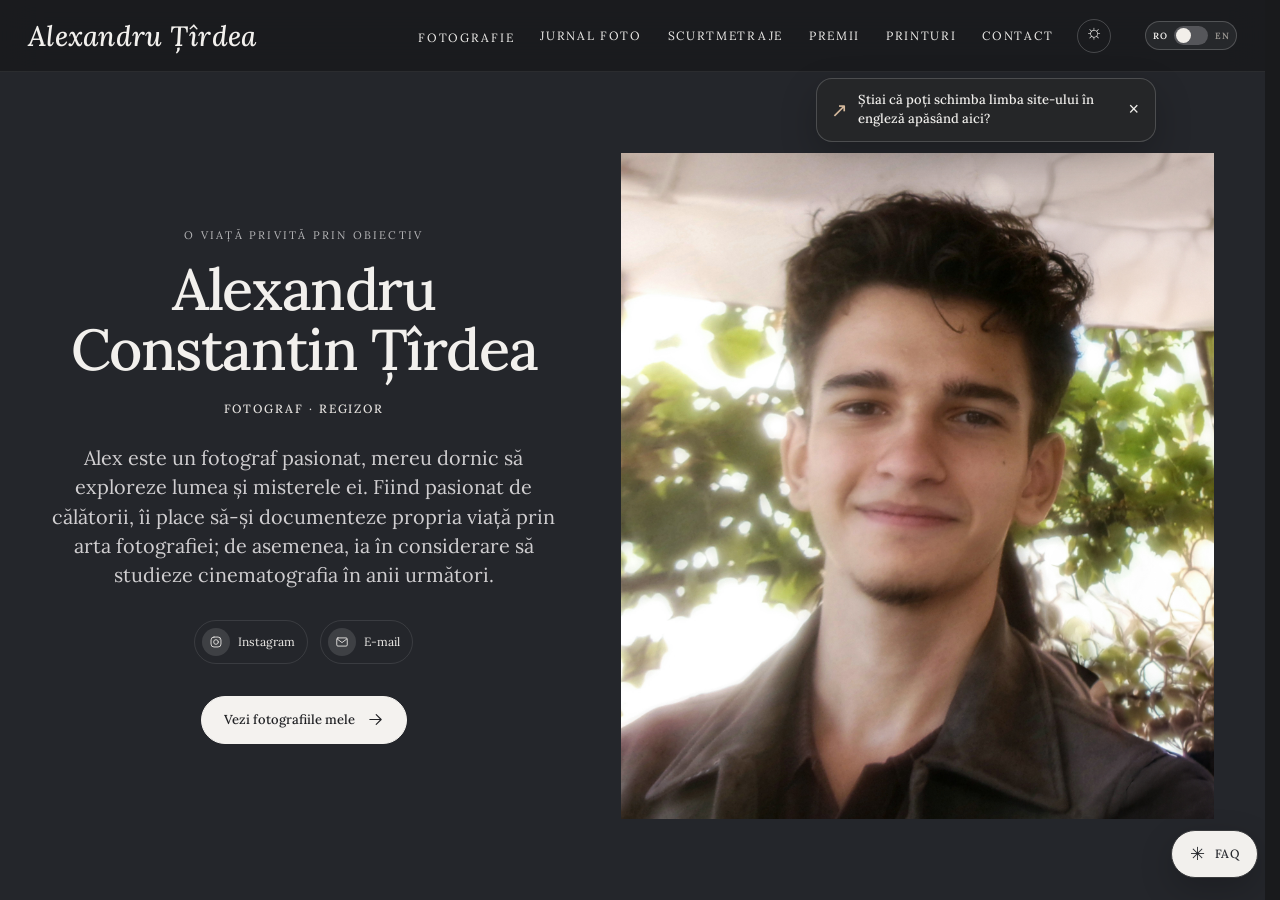
==== index.html @ 6ae81e01 "Use Lora font throughout portfolio" ====
<!DOCTYPE html>
<html lang="ro">
<head>
  <meta charset="utf-8">
  <meta name="viewport" content="width=device-width, initial-scale=0.94">
  <script>try { if (sessionStorage.getItem("portfolio-entrance-seen")) document.documentElement.classList.add("portfolio-visited"); else sessionStorage.setItem("portfolio-entrance-seen", "1"); } catch (_) {}</script>
  <meta name="theme-color" content="#202124">
  <title>Alexandru-Constantin Țîrdea — Photographer</title>
  <meta name="description" content="Meet Alexandru-Constantin Țîrdea, photographer and travel enthusiast. Explore his selected photographs.">
  <link rel="preconnect" href="https://fonts.googleapis.com">
  <link rel="preconnect" href="https://fonts.gstatic.com" crossorigin>
  <link href="https://fonts.googleapis.com/css2?family=Lora:ital,wght@0,400;0,500;0,600;1,400;1,500;1,600&display=swap" rel="stylesheet">
  <link rel="stylesheet" href="css/site.css?v=collection-mobile-tip-20261019">
</head>
<body class="home-page">
  <header class="header">
    <a class="logo" href="index.html">Alexandru Țîrdea</a>
    <button class="menu-toggle" type="button" aria-label="Open navigation"><span></span></button>
    <nav class="nav">
      <div class="drop">
        <button type="button">Photography</button>
        <div class="drop-menu">
          <a href="work.html">Selected</a>
          <a href="street.html">Street</a>
          <a href="landscape.html">Landscape</a>
          <a href="events.html">Events</a>
          <a href="people.html">Portraits</a>
          <a href="nature.html">Nature & Wildlife</a>
          <a href="still-life.html">Still Life</a>
        </div>
      </div>
      <a href="journal.html">Photo Journal</a>
      <a href="films.html">Short Films</a>
      <a href="awards.html">Awards</a>
      <a href="prints.html">Prints</a>
      <a href="contact.html">Contact</a>
</nav>
    <button class="theme-toggle" type="button" data-theme-toggle aria-label="Switch to dark mode" aria-pressed="false" title="Switch to dark mode"><span class="theme-toggle-icon" aria-hidden="true">☾</span><span class="sr-only">Theme</span></button>
    <div class="language-switch" role="group" aria-label="Alege limba"><span class="language-label" data-language-label="ro">RO</span><button type="button" class="language-slider" data-language-toggle aria-label="Schimbă în engleză" aria-pressed="false"><span class="sr-only">Schimbă limba</span></button><span class="language-label" data-language-label="en">EN</span></div>
  </header>
  <aside class="language-tip" data-language-tip role="status">
    <span class="language-tip-arrow" aria-hidden="true">↗</span>
    <span>Did you know you can switch the website to English here?</span>
    <button class="language-tip-close" type="button" aria-label="Dismiss">×</button>
  </aside>

  <main class="intro">
    <section class="intro-copy" aria-labelledby="intro-title">
      <p class="intro-kicker">A life, seen through a lens</p>
      <h1 id="intro-title">Alexandru Constantin Țîrdea</h1>
      <p class="intro-role">Photographer · Filmmaker</p>
      <p class="intro-bio">Alex is a passionate photographer who constantly looks forward to exploring the world and its mysteries. As a travel enthusiast, he loves documenting his own life through the art of photography, however, he is also considering pursuing cinematography in the years to come.</p>

      <div class="intro-socials" aria-label="Social links">
        <a href="https://instagram.com/steady.shotz" target="_blank" rel="noopener">
          <span class="social-icon" aria-hidden="true">
            <svg viewBox="0 0 24 24"><rect x="3.5" y="3.5" width="17" height="17" rx="5"/><circle cx="12" cy="12" r="4"/><circle class="social-dot" cx="17.6" cy="6.7" r=".8"/></svg>
          </span>
          Instagram
        </a>
        <a href="https://mail.google.com/mail/?view=cm&amp;fs=1&amp;to=tirdea.alex2020%40gmail.com">
          <span class="social-icon" aria-hidden="true">
            <svg viewBox="0 0 24 24"><rect x="3" y="5" width="18" height="14" rx="2"/><path d="m4 7 8 6 8-6"/></svg>
          </span>
          Email
        </a>
      </div>

      <a class="work-cta" href="work.html">
        <span>View my work</span>
        <svg aria-hidden="true" viewBox="0 0 24 24"><path d="M4 12h15M13 5l7 7-7 7"/></svg>
      </a>
    </section>

    <figure class="intro-portrait">
      <img src="images/alexandru-portrait.jpg" alt="Portrait of Alexandru-Constantin Țîrdea" fetchpriority="high">
    </figure>
  </main>

  <script src="js/site.js?v=journal-mobile-map-20261018"></script>
  <script src="js/language.js?v=language-tip-collection-faq-20261019"></script>
  <script src="js/theme.js?v=theme-transition-20261018"></script>
  <script src="js/chat-config.js?v=portfolio-ai-20261018"></script>
  <script src="js/portfolio-tools.js?v=faq-digital-price-fix-20261019"></script>
  <script>
    (function () {
      const tip = document.querySelector("[data-language-tip]");
      if (!tip) return;
      const hide = function () { tip.hidden = true; };
      tip.querySelector(".language-tip-close").addEventListener("click", hide);
      document.querySelectorAll("[data-language-toggle]").forEach(function (toggle) { toggle.addEventListener("click", hide, { once: true }); });
      window.setTimeout(hide, 12000);
    }());
  </script>
</body>
</html>
---- css/site.css ----
:root {
  --bg: #f7f6f3;
  --ink: #111;
  --muted: #77736d;
  --line: #dfddd8;
  --gap: clamp(26px, 2.5vw, 38px);
  --header: 72px;
  --font-display: "Lora", Georgia, serif;
  --font-sans: "Lora", Georgia, serif;
  --font-body: "Lora", Georgia, serif;
  --ease-spring: cubic-bezier(.2, .8, .2, 1);
  --ease-smooth: cubic-bezier(.22, 1, .36, 1);
}

* {
  box-sizing: border-box;
}

html,
body {
  margin: 0;
  padding: 0;
  background: var(--bg);
  color: var(--ink);
  font-family: var(--font-sans);
  font-weight: 400;
}

html {
  scroll-behavior: smooth;
  scrollbar-gutter: stable;
}

a {
  color: inherit;
  text-decoration: none;
}

img {
  max-width: 100%;
  display: block;
}

.header {
  position: sticky;
  top: 0;
  z-index: 40;
  display: flex;
  align-items: center;
  justify-content: space-between;
  gap: 24px;
  height: var(--header);
  padding: 0 28px;
  background: rgba(247, 246, 243, 0.78);
  -webkit-backdrop-filter: saturate(1.35) blur(18px);
  backdrop-filter: saturate(1.35) blur(18px);
  border-bottom: 1px solid rgba(20, 20, 20, 0.035);
}

/* Keep the navigation and the two header controls in a compact right-side group. */
.header > .nav { margin-left: auto; }
.header > .theme-toggle { margin-left: 0; }
.header > .language-switch { margin-left: 10px; }

.logo {
  font-family: var(--font-display);
  font-style: italic;
  font-weight: 500;
  font-size: 28px;
  letter-spacing: 0.01em;
  white-space: nowrap;
}

.nav {
  display: flex;
  align-items: center;
  gap: 26px;
}

.language-switch {
  display: inline-flex;
  align-items: center;
  gap: 7px;
  padding: 4px 7px;
  border: 1px solid rgba(20, 20, 20, .12);
  border-radius: 999px;
  background: rgba(255, 255, 255, .46);
}

.language-label { color: #85817b; font: 600 9px/1 var(--font-sans); letter-spacing: .05em; }
.language-switch[data-current="ro"] [data-language-label="ro"],
.language-switch[data-current="en"] [data-language-label="en"] { color: var(--ink); }
.language-slider {
  position: relative;
  width: 34px;
  height: 19px;
  padding: 0;
  border: 0;
  border-radius: 999px;
  background: #d8d4ce;
  cursor: pointer;
}
.language-slider::after {
  position: absolute;
  top: 2px;
  left: 2px;
  width: 15px;
  height: 15px;
  border-radius: 50%;
  background: #181817;
  content: "";
  transition: transform .22s ease;
}
html:not(.language-ready) .language-slider::after { transition: none; }
.language-switch[data-current="en"] .language-slider::after { transform: translateX(15px); }
.language-slider:focus-visible {
  outline: 2px solid #83715f;
  outline-offset: 2px;
}

.sr-only {
  position: absolute;
  width: 1px;
  height: 1px;
  padding: 0;
  margin: -1px;
  overflow: hidden;
  clip: rect(0, 0, 0, 0);
  white-space: nowrap;
  border: 0;
}

.nav a,
.drop > button {
  font-size: 12px;
  letter-spacing: 0.14em;
  text-transform: uppercase;
  background: none;
  border: 0;
  padding: 0;
  color: var(--ink);
  cursor: pointer;
  font-family: inherit;
}

.nav a:hover,
.drop > button:hover,
.nav a.is-active,
.drop.is-current > button {
  opacity: 0.55;
}

.drop {
  position: relative;
}

/* Keep the hover target connected while the pointer moves into the popover. */
.drop::after {
  content: "";
  position: absolute;
  top: 100%;
  left: 0;
  right: 0;
  height: 16px;
}

.drop-menu {
  display: block;
  position: absolute;
  top: calc(100% + 12px);
  right: 0;
  min-width: 180px;
  padding: 7px;
  border: 1px solid rgba(255, 255, 255, 0.7);
  border-radius: 14px;
  background: rgba(250, 249, 247, 0.88);
  -webkit-backdrop-filter: blur(22px) saturate(1.3);
  backdrop-filter: blur(22px) saturate(1.3);
  box-shadow: 0 16px 44px rgba(28, 25, 20, 0.13), 0 2px 8px rgba(28, 25, 20, 0.05);
  opacity: 0;
  visibility: hidden;
  pointer-events: none;
  transform: translateY(-6px) scale(.98);
  transform-origin: top right;
  transition: opacity 180ms ease, transform 260ms var(--ease-spring), visibility 180ms;
}

.drop:hover .drop-menu,
.drop:focus-within .drop-menu,
.drop.is-open .drop-menu {
  opacity: 1;
  visibility: visible;
  pointer-events: auto;
  transform: translateY(0) scale(1);
}

.drop-menu a {
  display: block;
  padding: 10px 12px;
  border-radius: 8px;
  letter-spacing: 0.08em;
  transition: background 160ms ease, color 160ms ease;
}

.drop-menu a:hover,
.drop-menu a:focus-visible {
  background: rgba(20, 20, 20, 0.06);
  opacity: 1;
}

.menu-toggle {
  display: none;
  width: 36px;
  height: 36px;
  border: 0;
  background: transparent;
  cursor: pointer;
}

.menu-toggle span,
.menu-toggle span::before,
.menu-toggle span::after {
  display: block;
  width: 18px;
  height: 1px;
  background: var(--ink);
  position: relative;
  transition: transform 220ms var(--ease-spring), top 220ms var(--ease-spring), opacity 160ms ease;
}

.menu-toggle span::before,
.menu-toggle span::after {
  content: "";
  position: absolute;
  left: 0;
}

.menu-toggle span::before {
  top: -6px;
}

.menu-toggle span::after {
  top: 6px;
}

.nav-open .menu-toggle span {
  background: transparent;
}

.nav-open .menu-toggle span::before {
  top: 0;
  transform: rotate(45deg);
}

.nav-open .menu-toggle span::after {
  top: 0;
  transform: rotate(-45deg);
}

.page {
  width: min(100%, 1920px);
  margin: 0 auto;
  padding: clamp(28px, 4vw, 60px) clamp(20px, 4vw, 64px) 96px;
}

.gallery {
  column-count: 3;
  column-gap: var(--gap);
  max-width: 1760px;
  margin: 0 auto;
}

.gallery a {
  position: relative;
  break-inside: avoid;
  margin: 0 0 var(--gap);
  display: block;
  background: #eeece8;
  overflow: hidden;
  border-radius: 5px;
  transform: translateZ(0);
}

.gallery a::before {
  position: absolute;
  z-index: 2;
  right: 0;
  bottom: 0;
  left: 0;
  height: 4px;
  background: var(--photo-tone, #8c8983);
  content: "";
  opacity: .9;
  transition: height 240ms var(--ease-smooth), opacity 180ms ease;
}

.gallery a:hover::before,
.gallery a:focus-visible::before {
  height: 7px;
  opacity: 1;
}

.palette-note {
  display: flex;
  align-items: center;
  justify-content: center;
  gap: 9px;
  margin: -26px auto 28px;
  color: var(--muted);
  font-size: 11px;
  letter-spacing: .04em;
}

.palette-note::before {
  width: 22px;
  height: 4px;
  border-radius: 999px;
  background: linear-gradient(90deg, #72885c, #c99064, #8b779a);
  content: "";
}

.collection-heading {
  max-width: 720px;
  margin: 8px auto clamp(38px, 5vw, 68px);
  text-align: center;
}

.collection-page { --collection-accent: #37383b; }
.collection-page--street { --collection-accent: #93694d; }
.collection-page--landscape { --collection-accent: #657761; }
.collection-page--events { --collection-accent: #806b79; }
.collection-page--people { --collection-accent: #657888; }
.collection-page--nature { --collection-accent: #647b55; }
.collection-page--still-life { --collection-accent: #987458; }

.collection-heading--compact {
  margin-bottom: clamp(34px, 4vw, 54px);
}

.collection-heading .section-kicker {
  margin-bottom: 10px;
  color: var(--collection-accent);
}

.collection-heading h1 {
  margin: 0;
  font-family: var(--font-display);
  font-size: clamp(44px, 6vw, 72px);
  font-style: italic;
  font-weight: 500;
  line-height: 1;
}

.collection-heading > p:not(.section-kicker) {
  max-width: 560px;
  margin: 15px auto 0;
  color: #66625d;
  font-size: 15px;
  line-height: 1.7;
}

.collection-switcher {
  display: flex;
  justify-content: center;
  flex-wrap: wrap;
  gap: 8px;
  margin-top: 24px;
}

.collection-switcher a {
  padding: 8px 13px;
  border: 1px solid #e2dfda;
  border-radius: 999px;
  color: #5e5a55;
  font-size: 11px;
  letter-spacing: .08em;
  transition: color 180ms ease, background 180ms ease, border-color 180ms ease, transform 220ms var(--ease-spring);
}

.collection-switcher a:hover {
  transform: translateY(-1px);
  border-color: #c8c3bc;
  color: var(--ink);
}

.collection-switcher a[aria-current="page"] {
  border-color: var(--collection-accent, #282a2e);
  background: var(--collection-accent, #282a2e);
  color: #f7f6f3;
}

@media (max-width: 720px) {
  :root { --gap: clamp(26px, 7vw, 36px); }

  .page.collection-page {
    padding: 34px 20px calc(76px + env(safe-area-inset-bottom));
  }

  .collection-heading,
  .collection-heading--compact {
    max-width: 620px;
    margin-bottom: 32px;
  }

  .collection-heading h1 {
    font-size: clamp(46px, 13vw, 66px);
    line-height: .98;
  }

  .collection-heading > p:not(.section-kicker) {
    max-width: 34ch;
    margin-top: 13px;
    font-size: 14px;
    line-height: 1.8;
  }

  .collection-switcher {
    justify-content: flex-start;
    flex-wrap: nowrap;
    gap: 9px;
    overflow-x: auto;
    overscroll-behavior-inline: contain;
    scroll-snap-type: x mandatory;
    scrollbar-width: none;
    margin: 22px -20px 0;
    padding: 0 20px 7px;
    -webkit-overflow-scrolling: touch;
  }

  .collection-switcher::-webkit-scrollbar { display: none; }

  .collection-switcher a {
    flex: 0 0 auto;
    min-height: 42px;
    display: inline-flex;
    align-items: center;
    padding: 0 15px;
    scroll-snap-align: start;
    white-space: nowrap;
  }

  .gallery {
    width: min(100%, 620px);
    column-count: 1;
    column-gap: 0;
  }

  .gallery a {
    margin-bottom: var(--gap);
    border-radius: 8px;
  }
}

@media (max-width: 720px) {
  .nav .drop > button::after {
    content: "⌄";
    display: inline-block;
    margin-left: 9px;
    color: currentColor;
    font-size: 16px;
    line-height: 0;
    vertical-align: 2px;
    transition: transform 180ms ease;
  }

  .nav .drop > button[aria-expanded="true"]::after { transform: rotate(180deg); }

  body.home-page.nav-open .nav,
  html[data-theme="dark"] body.nav-open .nav {
    background: #202124 !important;
    border-bottom-color: rgba(255, 255, 255, .12);
    color: #f2f0ed;
    -webkit-backdrop-filter: none;
    backdrop-filter: none;
  }
  body.home-page.nav-open .nav a,
  body.home-page.nav-open .nav .drop > button,
  html[data-theme="dark"] body.nav-open .nav a,
  html[data-theme="dark"] body.nav-open .nav .drop > button { color: #f2f0ed; }
  body.home-page.nav-open .nav .drop-menu,
  html[data-theme="dark"] body.nav-open .nav .drop-menu {
    border-color: rgba(255, 255, 255, .12);
    background: #2b2c30;
    box-shadow: none;
  }
  body.home-page.nav-open .nav .drop-menu a,
  html[data-theme="dark"] body.nav-open .nav .drop-menu a { color: #f2f0ed; }
  html[data-theme="light"] body.home-page.nav-open .nav {
    background: #f7f6f3 !important;
    border-bottom-color: var(--line);
    color: #111;
  }
  html[data-theme="light"] body.home-page.nav-open .nav a,
  html[data-theme="light"] body.home-page.nav-open .nav .drop > button { color: #111; }
  html[data-theme="light"] body.home-page.nav-open .nav .drop-menu { background: #f0eeea; }
  html[data-theme="light"] body.home-page.nav-open .nav .drop-menu a { color: #111; }

  .home-page .nav {
    background: rgba(36, 38, 43, .98);
    border-bottom-color: rgba(255, 255, 255, .1);
  }
  .home-page .nav a,
  .home-page .nav .drop > button,
  html[data-theme="dark"] .nav a,
  html[data-theme="dark"] .nav .drop > button { color: var(--ink); }
  .home-page .nav .drop-menu,
  html[data-theme="dark"] .nav .drop-menu {
    border-color: rgba(255, 255, 255, .12);
    background: rgba(38, 39, 41, .98);
  }
  .home-page .nav .drop-menu a,
  html[data-theme="dark"] .nav .drop-menu a { color: var(--ink); }
  html[data-theme="light"] .home-page .nav {
    background: rgba(247, 246, 243, .98);
    border-bottom-color: var(--line);
  }
  html[data-theme="light"] .home-page .nav .drop-menu {
    border-color: rgba(20, 20, 20, .12);
    background: rgba(250, 249, 247, .98);
  }
  html[data-theme="light"] .home-page .nav .drop-menu a { color: #171717; }
}

.gallery a[data-award]::after {
  content: attr(data-award);
  position: absolute;
  left: 12px;
  bottom: 12px;
  z-index: 1;
  max-width: calc(100% - 24px);
  padding: 7px 10px;
  border: 1px solid rgba(255,255,255,.48);
  border-radius: 3px;
  background: rgba(26, 27, 29, .82);
  color: #fff;
  font-size: 9px;
  letter-spacing: .1em;
  line-height: 1.3;
  text-transform: uppercase;
  backdrop-filter: blur(8px);
}

.gallery img {
  width: 100%;
  height: auto;
  vertical-align: middle;
  opacity: 0;
  filter: blur(7px);
  transform: scale(1.012);
  transition: opacity 460ms ease, filter 700ms var(--ease-smooth), transform 900ms var(--ease-smooth);
}

.gallery img.is-loaded {
  opacity: 1;
  filter: blur(0);
  transform: scale(1);
}

.gallery a:hover img,
.gallery a:focus-visible img {
  opacity: .88;
  transform: scale(1.025);
  transition-duration: 220ms, 520ms, 700ms;
}

.gallery a:focus-visible,
.nav a:focus-visible,
.nav button:focus-visible,
.menu-toggle:focus-visible,
.lightbox button:focus-visible {
  outline: 2px solid currentColor;
  outline-offset: 3px;
}

.page-copy {
  max-width: 640px;
  margin: 48px auto 80px;
  padding: 0 24px;
}

.page-copy h1,
.awards h1 {
  font-family: var(--font-display);
  font-weight: 500;
  font-style: italic;
  font-size: 42px;
  margin: 0 0 18px;
}

.lede {
  font-size: 18px;
  line-height: 1.6;
  margin: 0 0 18px;
}

.page-copy p,
.awards p {
  color: #333;
  line-height: 1.7;
  margin: 0 0 16px;
}

.meta-links {
  display: flex;
  gap: 22px;
  margin-top: 28px;
  font-size: 12px;
  letter-spacing: 0.14em;
  text-transform: uppercase;
}

.meta-links a {
  border-bottom: 1px solid #111;
  padding-bottom: 2px;
}

.awards {
  width: min(100%, 1120px);
  max-width: 1120px;
  margin: 48px auto 80px;
  padding: 0 24px;
}

.award-highlights {
  display: grid;
  grid-template-columns: repeat(3, minmax(0, 1fr));
  align-items: start;
  gap: clamp(18px, 3vw, 34px);
  max-width: 1120px;
  margin: 34px auto 46px;
}

.award-feature {
  margin: 0;
  padding: 12px;
  background: #f0eeea;
  border: 1px solid var(--line);
  border-radius: 8px;
  box-shadow: 0 14px 36px rgba(20, 20, 20, .08);
}

.award-feature a,
.award-feature img { display: block; width: 100%; }
.award-feature img { height: auto; border-radius: 4px; }
.award-feature--certificate img {
  max-height: 620px;
  object-fit: contain;
  background: #292827;
}
.award-feature figcaption {
  display: flex; flex-direction: column; gap: 5px;
  padding: 13px 4px 3px; color: var(--muted); font-size: 11px; letter-spacing: .08em;
}
.award-feature figcaption strong {
  color: var(--ink); font-family: var(--font-display);
  font-size: 23px; font-style: italic; font-weight: 500; letter-spacing: 0;
}
.award-feature figcaption a {
  width: fit-content;
  margin-top: 4px;
  color: var(--ink);
  font-size: 10px;
  letter-spacing: .04em;
  text-decoration-thickness: 1px;
  text-underline-offset: 3px;
}
.award-feature:not(.award-feature--certificate) > a,
.award-feature:not(.award-feature--certificate) > .award-feature-photo {
  display: block;
  overflow: hidden;
  background: #ddd9d1;
}
.award-feature:not(.award-feature--certificate) > a img,
.award-feature:not(.award-feature--certificate) > .award-feature-photo img {
  height: clamp(220px, 28vw, 360px);
  object-fit: cover;
  transition: transform .55s cubic-bezier(.2,.7,.2,1);
}
.award-feature:not(.award-feature--certificate) > a:hover img,
.award-feature:not(.award-feature--certificate) > .award-feature-photo:hover img {
  transform: scale(1.025);
}
.protected-photo-frame { cursor: default; }
.protected-photo {
  pointer-events: none;
  user-select: none;
  -webkit-user-drag: none;
}

.filmmic-feature {
  max-width: 680px;
  margin: 22px 0 42px;
}

.award-film-grid {
  display: grid;
  grid-template-columns: repeat(2, minmax(0, 1fr));
  gap: clamp(18px, 3vw, 34px);
  margin: 18px 0 46px;
}

.award-film-card {
  min-width: 0;
  padding: 12px;
  border: 1px solid var(--line);
  border-radius: 9px;
  background: #f0eeea;
  box-shadow: 0 14px 36px rgba(20, 20, 20, .07);
}

.award-film-media {
  display: grid;
  grid-template-columns: minmax(0, 1.5fr) minmax(105px, .58fr);
  align-items: stretch;
  gap: 10px;
}

.award-film-frame {
  position: relative;
  min-width: 0;
  overflow: hidden;
  aspect-ratio: 16 / 9;
  background: #181817;
  border-radius: 5px;
}

.award-film-frame iframe,
.award-video-poster {
  position: absolute;
  inset: 0;
  display: block;
  width: 100%;
  height: 100%;
  border: 0;
}

.award-video-poster img {
  display: block;
  width: 100%;
  height: 100%;
  object-fit: cover;
  transition: transform 500ms var(--ease-smooth), filter 300ms ease;
}

.award-video-poster:hover img,
.award-video-poster:focus-visible img {
  transform: scale(1.035);
  filter: brightness(.78);
}

.award-video-play {
  position: absolute;
  top: 50%;
  left: 50%;
  display: grid;
  width: 42px;
  height: 42px;
  place-items: center;
  padding-left: 3px;
  border: 1px solid rgba(255, 255, 255, .8);
  border-radius: 50%;
  background: rgba(20, 20, 19, .65);
  color: #fff;
  font-size: 13px;
  transform: translate(-50%, -50%);
}

.award-laurel {
  position: absolute;
  top: 10px;
  left: 10px;
  display: grid;
  grid-template-columns: auto auto auto;
  align-items: center;
  column-gap: 5px;
  padding: 7px 10px 6px;
  border: 1px solid rgba(214, 195, 150, .7);
  border-radius: 5px;
  background: rgba(20, 20, 19, .83);
  color: #f4e8c9;
  -webkit-backdrop-filter: blur(10px);
  backdrop-filter: blur(10px);
}

.award-laurel > span { color: #d3bd88; font-size: 15px; line-height: 1; }
.award-laurel > span:first-child { transform: rotate(-28deg); }
.award-laurel > span:nth-child(3) { transform: scaleX(-1) rotate(-28deg); }
.award-laurel strong { font-size: 11px; font-weight: 500; white-space: nowrap; }
.award-laurel small { grid-column: 1 / -1; margin-top: 3px; text-align: center; font-size: 8px; letter-spacing: .12em; }

.award-winning-photo {
  position: relative;
  display: block;
  min-width: 0;
  overflow: hidden;
  border-radius: 5px;
  background: #ddd9d1;
}

.award-winning-photo img { width: 100%; height: 100%; object-fit: cover; }
.award-winning-photo > span {
  position: absolute;
  right: 0;
  bottom: 0;
  left: 0;
  padding: 16px 7px 7px;
  background: linear-gradient(transparent, rgba(0, 0, 0, .72));
  color: #fff;
  font-size: 9px;
}

.award-film-caption { display: flex; flex-direction: column; align-items: flex-start; gap: 5px; padding: 13px 4px 3px; }
.award-film-caption > span { color: var(--muted); font-size: 9px; letter-spacing: .12em; }
.award-film-caption h4 { margin: 2px 0 0; font: italic 500 23px/1.1 var(--font-display); }
.award-film-caption p { margin: 0; color: #6f6a63; font-size: 11px; }
.award-film-caption a { margin-top: 3px; font-size: 10px; text-underline-offset: 3px; }
.award-film-caption a + a { margin-top: 0; }

.certificate-group {
  margin: 0 0 34px;
}

.certificate-group .award-highlights {
  margin: 16px auto 30px;
}

.award-certificate {
  min-width: 0;
  margin: 0;
  padding: 12px;
  background: #f0eeea;
  border: 1px solid var(--line);
  border-radius: 8px;
  box-shadow: 0 14px 36px rgba(20, 20, 20, .08);
}

.certificate-preview {
  display: flex;
  align-items: center;
  justify-content: center;
  height: clamp(260px, 31vw, 350px);
  overflow: hidden;
  background: #292827;
  border-radius: 4px;
}

.certificate-preview img {
  display: block;
  width: 100%;
  height: 100%;
  object-fit: contain;
}

.award-certificate figcaption {
  display: flex;
  flex-direction: column;
  gap: 6px;
  padding: 13px 4px 3px;
  color: var(--muted);
  font-size: 11px;
  letter-spacing: .08em;
}

.award-certificate figcaption strong {
  color: var(--ink);
  font-family: var(--font-display);
  font-size: 23px;
  font-style: italic;
  font-weight: 500;
  letter-spacing: 0;
}

.certificate-contest {
  min-height: 2.8em;
  color: var(--muted);
  font-size: 12px;
  letter-spacing: .02em;
  line-height: 1.4;
}

.certificate-downloads {
  display: flex;
  flex-wrap: wrap;
  gap: 14px;
  margin-top: 7px;
}

.certificate-downloads a {
  color: var(--ink);
  font-size: 11px;
  letter-spacing: .04em;
  text-underline-offset: 3px;
}

.awards h2 {
  font-size: 12px;
  letter-spacing: 0.16em;
  text-transform: uppercase;
  margin: 36px 0 14px;
  color: var(--muted);
  font-weight: 500;
}

.awards h3 {
  margin: 24px 0 10px;
  color: var(--ink);
  font-family: var(--font-display);
  font-size: 25px;
  font-weight: 500;
  font-style: italic;
}

.award-credit {
  display: inline-block;
  margin-left: 8px;
  color: var(--muted);
  font-size: 12px;
  letter-spacing: .03em;
}

.awards ul {
  list-style: none;
  margin: 0;
  padding: 0;
  border-top: 1px solid var(--line);
}

.awards li {
  display: grid;
  grid-template-columns: 1fr auto;
  gap: 16px;
  padding: 14px 0;
  border-bottom: 1px solid var(--line);
  font-size: 15px;
  line-height: 1.45;
}

.award-entry { display: flex; align-items: center; gap: 14px; min-width: 0; }
.award-entry-thumb {
  position: relative;
  display: block;
  flex: 0 0 112px;
  overflow: hidden;
  aspect-ratio: 16 / 9;
  border-radius: 4px;
  background: #242321;
}
.award-entry-thumb img { display: block; width: 100%; height: 100%; object-fit: cover; transition: transform 350ms ease; }
.award-entry-thumb:hover img,
.award-entry-thumb:focus-visible img { transform: scale(1.05); }
.award-entry-thumb > span { position: absolute; inset: 0; display: grid; place-items: center; color: #fff; text-shadow: 0 1px 8px #000; font-size: 13px; }
.award-entry-copy { display: flex; flex-direction: column; align-items: flex-start; gap: 4px; }
.award-video-link { color: var(--muted); font-size: 10px; text-underline-offset: 3px; }

.awards .prize {
  color: var(--muted);
  font-size: 13px;
  letter-spacing: 0.04em;
  text-align: right;
  white-space: nowrap;
}

@media (max-width: 720px) {
  .award-entry { gap: 10px; }
  .award-entry-thumb { flex-basis: 92px; }
  .awards li:has(.award-entry) { grid-template-columns: 1fr; }
  .awards li:has(.award-entry) > .prize { text-align: left; }
}

.contact-list {
  list-style: none;
  padding: 0;
  margin: 28px 0 0;
}

.contact-list li {
  display: flex;
  justify-content: space-between;
  gap: 24px;
  padding: 14px 0;
  border-bottom: 1px solid var(--line);
  font-size: 15px;
}

.contact-list span {
  color: var(--muted);
  letter-spacing: 0.12em;
  text-transform: uppercase;
  font-size: 11px;
}

.contact-page {
  width: min(100%, 1500px);
  min-height: calc(100svh - var(--header) - 60px);
  margin: 0 auto;
  padding: clamp(30px, 5vw, 72px) clamp(20px, 5vw, 76px) clamp(54px, 7vw, 100px);
  display: grid;
  grid-template-columns: minmax(0, .92fr) minmax(320px, 1.08fr);
  align-items: center;
  gap: clamp(30px, 6vw, 96px);
}

.contact-panel {
  width: min(100%, 560px);
  justify-self: center;
}

.contact-panel .section-kicker {
  color: #8b765f;
  margin-bottom: 15px;
}

.contact-panel h1 {
  margin: 0;
  font-family: var(--font-display);
  font-size: clamp(52px, 7vw, 88px);
  font-style: italic;
  font-weight: 500;
  line-height: .95;
  letter-spacing: -.025em;
}

.contact-lede {
  max-width: 390px;
  margin: 22px 0 34px;
  color: #6b6761;
  font-size: 16px;
  line-height: 1.7;
}

.contact-email,
.contact-social {
  display: grid;
  grid-template-columns: 76px minmax(0, 1fr) auto;
  align-items: center;
  gap: 16px;
  min-height: 76px;
  padding: 14px 0;
  border-top: 1px solid var(--line);
  transition: padding 220ms var(--ease-spring), color 180ms ease;
}

.contact-social { border-bottom: 1px solid var(--line); }
.contact-email:hover,
.contact-social:hover { padding-inline: 8px; color: #8b6349; }

.contact-label {
  min-width: 76px;
  color: var(--muted);
  font-size: 10px;
  letter-spacing: .14em;
  text-transform: uppercase;
}

.contact-email > span:nth-child(2) {
  min-width: 0;
  overflow-wrap: anywhere;
  font-size: clamp(14px, 1.3vw, 17px);
}

.contact-arrow { margin-left: auto; font-size: 20px; }
.contact-social .social-icon { flex: 0 0 38px; width: 38px; height: 38px; background: #e9e6e0; }
.contact-social .social-icon svg { width: 17px; height: 17px; }
.contact-social > span:nth-child(2) { display: grid; gap: 3px; }
.contact-social small { color: var(--muted); font-size: 10px; letter-spacing: .12em; text-transform: uppercase; }
.contact-social-handle { font-size: 15px; font-weight: 400; }

.contact-note {
  margin: 24px 0 0;
  color: var(--muted);
  font-size: 11px;
  letter-spacing: .08em;
}

.contact-portrait {
  position: relative;
  height: min(68svh, 700px);
  min-height: 390px;
  margin: 0;
  overflow: hidden;
  border-radius: 5px;
  background: #e8e5df;
}

.contact-portrait img { width: 100%; height: 100%; object-fit: cover; object-position: center 38%; }
.footer {
  padding: 18px 28px 28px;
  display: flex;
  justify-content: space-between;
  gap: 16px;
  font-size: 12px;
  letter-spacing: 0.08em;
  color: var(--muted);
}

/* Welcome page */
.home-page {
  --bg: #24262b;
  --ink: #f2f0ed;
  --muted: #aaa9aa;
  background: var(--bg);
  color: var(--ink);
  min-height: 100vh;
  min-height: 100svh;
  overflow-x: clip;
}

.home-page .header {
  background: rgba(36, 38, 43, .72);
  border-bottom-color: rgba(255, 255, 255, .07);
}

.home-page .drop-menu {
  color: #171717;
}

.home-page .drop-menu a {
  color: #171717;
}

.intro {
  width: min(100%, 1840px);
  min-height: calc(100svh - var(--header));
  margin: 0 auto;
  padding: clamp(28px, 4vw, 68px);
  display: grid;
  grid-template-columns: minmax(0, .92fr) minmax(0, 1.08fr);
  align-items: center;
  gap: clamp(30px, 5vw, 88px);
}

.intro-copy {
  width: min(100%, 650px);
  justify-self: center;
  text-align: center;
  padding: 24px 0;
}

.intro-kicker {
  margin: 0 0 18px;
  color: #b5b5b7;
  font-size: 11px;
  letter-spacing: .2em;
  text-transform: uppercase;
  animation: intro-rise 700ms var(--ease-smooth) both;
}

.intro h1 {
  margin: 0;
  font-family: var(--font-display);
  font-size: clamp(38px, 4.5vw, 64px);
  font-weight: 500;
  line-height: 1.04;
  letter-spacing: -.025em;
  text-wrap: balance;
  animation: intro-rise 800ms 60ms var(--ease-smooth) both;
}

.intro-role {
  display: flex;
  align-items: center;
  justify-content: center;
  gap: 14px;
  margin: 21px 0 0;
  color: #e5e2df;
  font-family: var(--font-body);
  font-size: 12px;
  font-weight: 500;
  letter-spacing: .16em;
  text-transform: uppercase;
  animation: intro-rise 800ms 120ms var(--ease-smooth) both;
}

.intro-bio {
  max-width: 590px;
  margin: 27px auto 0;
  color: #d0ced0;
  font-family: var(--font-display);
  font-size: clamp(18px, 1.55vw, 22px);
  line-height: 1.48;
  animation: intro-rise 800ms 180ms var(--ease-smooth) both;
}

.intro-socials {
  display: flex;
  justify-content: center;
  gap: 12px;
  margin-top: 30px;
  animation: intro-rise 800ms 240ms var(--ease-smooth) both;
}

.intro-socials a {
  display: inline-flex;
  align-items: center;
  gap: 8px;
  padding: 7px 12px 7px 7px;
  border: 1px solid rgba(255, 255, 255, .1);
  border-radius: 999px;
  color: #eceaE7;
  font-size: 12px;
  transition: background 180ms ease, border-color 180ms ease, transform 240ms var(--ease-spring);
}

.intro-socials a:hover {
  transform: translateY(-2px);
  border-color: rgba(255, 255, 255, .24);
  background: rgba(255, 255, 255, .08);
}

.social-icon {
  width: 28px;
  height: 28px;
  display: grid;
  place-items: center;
  border-radius: 50%;
  background: rgba(255, 255, 255, .12);
}

.social-icon svg {
  width: 14px;
  height: 14px;
  fill: none;
  stroke: currentColor;
  stroke-width: 1.5;
  stroke-linecap: round;
  stroke-linejoin: round;
}

.social-icon .social-dot {
  fill: currentColor;
  stroke: none;
}

.work-cta {
  min-height: 48px;
  display: inline-flex;
  align-items: center;
  justify-content: center;
  gap: 12px;
  margin-top: 32px;
  padding: 0 22px;
  border: 1px solid #f4f2ef;
  border-radius: 999px;
  background: #f4f2ef;
  color: #202124;
  font-size: 13px;
  font-weight: 500;
  transition: background 180ms ease, color 180ms ease, transform 280ms var(--ease-spring), box-shadow 180ms ease;
  animation: intro-rise 800ms 300ms var(--ease-smooth) both;
}

.work-cta svg {
  width: 17px;
  height: 17px;
  fill: none;
  stroke: currentColor;
  stroke-width: 1.6;
  stroke-linecap: round;
  stroke-linejoin: round;
  transition: transform 280ms var(--ease-spring);
}

.work-cta:hover {
  transform: translateY(-2px);
  box-shadow: 0 8px 24px rgba(0, 0, 0, .2);
}

.work-cta:hover svg {
  transform: translateX(3px);
}

.intro-portrait {
  position: relative;
  width: 100%;
  height: min(74svh, 820px);
  min-height: 430px;
  margin: 0;
  overflow: hidden;
  background: #34363b;
  animation: portrait-arrive 1000ms 120ms var(--ease-smooth) both;
}

.intro-portrait img:not(.intro-signature) {
  width: 100%;
  height: 100%;
  object-fit: cover;
  object-position: center 43%;
}

.films-page {
  width: min(100%, 1480px);
  min-height: calc(100svh - var(--header));
  margin: 0 auto;
  padding: clamp(40px, 6vw, 88px) clamp(18px, 4vw, 64px) 88px;
}

.films-heading {
  max-width: 660px;
  margin: 0 auto 42px;
  text-align: center;
  animation: intro-rise 700ms var(--ease-smooth) both;
}

.section-kicker,
.film-number {
  margin: 0 0 12px;
  color: var(--muted);
  font-size: 10px;
  letter-spacing: .18em;
  text-transform: uppercase;
}

.films-heading h1 {
  margin: 0;
  font-family: var(--font-display);
  font-size: clamp(42px, 6vw, 70px);
  font-style: italic;
  font-weight: 500;
  line-height: 1;
}

.films-intro {
  max-width: 520px;
  margin: 16px auto 0;
  color: #5f5c57;
  font-size: 15px;
  line-height: 1.65;
}

.films-grid {
  display: grid;
  grid-template-columns: repeat(2, minmax(0, 1fr));
  gap: clamp(28px, 4vw, 56px) var(--gap);
}

.film-card {
  min-width: 0;
  animation: intro-rise 720ms var(--ease-smooth) both;
}

/* Entrance motion is a first-visit detail; page-to-page navigation stays calm. */
html.portfolio-visited .intro-kicker,
html.portfolio-visited .intro h1,
html.portfolio-visited .intro-role,
html.portfolio-visited .intro-bio,
html.portfolio-visited .intro-socials,
html.portfolio-visited .work-cta,
html.portfolio-visited .intro-portrait,
html.portfolio-visited .films-heading,
html.portfolio-visited .film-card {
  animation: none !important;
  opacity: 1;
  transform: none;
}

.film-card:first-child {
  grid-column: 1 / -1;
}
.film-card-featured {
  width: min(100%, 1000px);
  justify-self: center;
}
.film-card:not(.film-card-featured) {
  grid-column: 1 / -1;
  width: min(100%, 720px);
  justify-self: center;
}
.film-card-featured .film-player { box-shadow: 0 20px 54px rgba(27, 25, 22, .14); }
.film-card-featured .film-number { color: var(--ink); }

.film-player {
  position: relative;
  width: 100%;
  aspect-ratio: 16 / 9;
  overflow: hidden;
  background: #e7e5e1;
  box-shadow: 0 12px 32px rgba(27, 25, 22, .08);
}

.film-player iframe {
  position: absolute;
  inset: 0;
  width: 100%;
  height: 100%;
  border: 0;
}

.film-player iframe[hidden] { display: none; }

.film-fallback {
  position: absolute;
  inset: 0;
  display: block;
  overflow: hidden;
  background: #24262b;
}

.film-fallback[hidden] { display: none; }
.film-fallback img { width: 100%; height: 100%; object-fit: cover; opacity: .82; transition: transform 500ms var(--ease-smooth), opacity 250ms ease; }
.film-fallback:hover img { opacity: .65; transform: scale(1.025); }
.film-fallback > span {
  position: absolute;
  left: 50%;
  top: 50%;
  transform: translate(-50%, -50%);
  padding: 13px 18px;
  border: 1px solid rgba(255,255,255,.55);
  border-radius: 999px;
  background: rgba(20,20,20,.55);
  color: #fff;
  font-size: 12px;
  letter-spacing: .08em;
  white-space: nowrap;
  -webkit-backdrop-filter: blur(10px);
  backdrop-filter: blur(10px);
}

.film-caption {
  display: flex;
  align-items: end;
  justify-content: space-between;
  gap: 18px;
  padding: 14px 2px 0;
}

.film-number {
  margin-bottom: 5px;
  font-size: 9px;
}

.film-caption h2 {
  margin: 0;
  font-family: var(--font-display);
  font-size: clamp(23px, 3vw, 34px);
  font-weight: 500;
  line-height: 1.1;
}

.film-caption > span {
  padding-bottom: 4px;
  color: var(--muted);
  font-size: 11px;
  letter-spacing: .05em;
  text-align: right;
}

.film-caption > a {
  padding-bottom: 4px;
  color: var(--muted);
  font-size: 11px;
  letter-spacing: .04em;
  white-space: nowrap;
  transition: color 160ms ease;
}
.film-caption > a:hover { color: var(--ink); }

@keyframes intro-rise {
  from { opacity: 0; transform: translateY(14px); }
  to { opacity: 1; transform: translateY(0); }
}

@keyframes portrait-arrive {
  from { opacity: 0; transform: translateY(12px) scale(.99); }
  to { opacity: 1; transform: translateY(0) scale(1); }
}

.lightbox {
  position: fixed;
  inset: 0;
  background: rgba(8, 8, 8, 0.94);
  display: flex;
  align-items: center;
  justify-content: center;
  z-index: 200;
  padding: 4vh 5vw;
  opacity: 0;
  visibility: hidden;
  pointer-events: none;
  transition: opacity 240ms ease, visibility 240ms;
}

.gallery img,
.lightbox img {
  -webkit-user-drag: none;
  -webkit-touch-callout: none;
  user-select: none;
}

.lightbox.is-open {
  opacity: 1;
  visibility: visible;
  pointer-events: auto;
}

.lightbox img {
  max-width: min(94vw, 1400px);
  max-height: 92vh;
  width: auto;
  height: auto;
  object-fit: contain;
  transform: scale(.975);
  transition: transform 380ms var(--ease-spring);
}

.lightbox.is-open img {
  transform: scale(1);
}

.lightbox button {
  position: absolute;
  border: 0;
  background: transparent;
  color: #fff;
  font-size: 28px;
  cursor: pointer;
  width: 48px;
  height: 48px;
  display: grid;
  place-items: center;
  opacity: .78;
  transition: opacity 160ms ease, transform 220ms var(--ease-spring), background 160ms ease;
  border-radius: 50%;
}

.lightbox button:hover {
  opacity: 1;
  background: rgba(255, 255, 255, .12);
}

.lightbox .close {
  top: 12px;
  right: 16px;
}

.lightbox .prev {
  left: 8px;
  top: 50%;
  transform: translateY(-50%);
}

.lightbox .next {
  right: 8px;
  top: 50%;
  transform: translateY(-50%);
}

.lightbox .print-contact {
  position: absolute;
  bottom: max(22px, env(safe-area-inset-bottom));
  left: 50%;
  z-index: 1;
  max-width: calc(100vw - 40px);
  padding: 11px 16px;
  border: 1px solid rgba(255, 255, 255, .38);
  border-radius: 999px;
  background: rgba(18, 18, 18, .58);
  color: #fff;
  font-size: 12px;
  letter-spacing: .035em;
  text-align: center;
  text-decoration: none;
  transform: translateX(-50%);
  transition: background 180ms ease, border-color 180ms ease;
  -webkit-backdrop-filter: blur(12px);
  backdrop-filter: blur(12px);
}

.lightbox .print-contact:hover,
.lightbox .print-contact:focus-visible {
  border-color: rgba(255, 255, 255, .72);
  background: rgba(255, 255, 255, .16);
}

@media (max-width: 980px) {
  .gallery {
    column-count: 2;
  }
  .award-highlights {
    grid-template-columns: repeat(2, minmax(0, 1fr));
  }
  .award-film-grid { grid-template-columns: 1fr; }
}

@media (max-width: 720px) {
  .header {
    padding: 0 16px;
    height: 60px;
  }

  .header > .theme-toggle { order: 3; margin: 0 0 0 8px; }
  .header > .language-switch { order: 2; margin: 0; }
  .header > .menu-toggle { order: 4; margin-left: 8px; }

  .logo {
    font-size: 22px;
  }

  .menu-toggle {
    display: grid;
    place-items: center;
  }

  .nav {
    display: flex;
    position: absolute;
    top: 60px;
    left: 0;
    right: 0;
    flex-direction: column;
    align-items: flex-start;
    gap: 0;
    background: rgba(247, 246, 243, .96);
    -webkit-backdrop-filter: blur(22px) saturate(1.3);
    backdrop-filter: blur(22px) saturate(1.3);
    border-bottom: 1px solid var(--line);
    padding: 8px 0 14px;
    opacity: 0;
    visibility: hidden;
    pointer-events: none;
    transform: translateY(-8px);
    transition: opacity 180ms ease, transform 280ms var(--ease-spring), visibility 180ms;
  }

  body.nav-open .nav {
    opacity: 1;
    visibility: visible;
    pointer-events: auto;
    transform: translateY(0);
  }

  .nav a,
  .drop > button {
    padding: 12px 16px;
    width: 100%;
    text-align: left;
  }

  .language-switch { margin: 12px 16px 0; }

  .award-film-grid { gap: 18px; }
  .award-film-media { grid-template-columns: minmax(0, 1fr) minmax(100px, .5fr); }

  .drop-menu {
    position: static;
    display: none;
    border: 0;
    box-shadow: none;
    padding: 0 0 0 12px;
    background: transparent;
    -webkit-backdrop-filter: none;
    backdrop-filter: none;
    transform: none;
    opacity: 1;
    visibility: visible;
    pointer-events: auto;
    transition: none;
  }

  .drop.is-open .drop-menu { display: block; }

  .gallery {
    column-count: 1;
  }

  .page {
    padding: 30px 20px 72px;
  }

  .collection-heading {
    margin: 0 auto 36px;
    text-align: left;
  }

  .collection-heading > p:not(.section-kicker) {
    margin-left: 0;
  }

  .nav .drop-menu {
    display: none;
  }

  .nav .drop.is-open .drop-menu {
    display: block;
  }

  .drop-menu a {
    padding: 10px 16px;
  }

  .contact-list li {
    align-items: flex-start;
    flex-direction: column;
    gap: 8px;
  }

  .contact-page {
    grid-template-columns: 1fr;
    gap: 36px;
    padding: 44px 20px 56px;
  }

  .contact-panel { justify-self: stretch; }
  .contact-portrait { height: min(62svh, 520px); min-height: 300px; }

  .awards li {
    grid-template-columns: 1fr;
  }

  .award-highlights { grid-template-columns: 1fr; }
  .awards .prize {
    text-align: left;
  }

  .footer {
    flex-direction: column;
    padding: 16px;
  }

  .intro {
    min-height: calc(100svh - 60px);
    grid-template-columns: 1fr;
    gap: 28px;
    padding: 28px 18px 36px;
  }

  .intro-copy {
    padding: 12px 0 0;
  }

  .intro h1 { font-size: clamp(36px, 8vw, 52px); }

  .intro-bio {
    max-width: 520px;
    margin-top: 20px;
    font-size: 19px;
  }

  .intro-socials {
    margin-top: 22px;
  }

  .work-cta {
    margin-top: 24px;
  }

  .intro-portrait {
    height: min(58svh, 560px);
    min-height: 310px;
  }

  .films-page {
    padding-top: 42px;
  }

  .films-heading {
    margin-bottom: 30px;
    text-align: left;
  }

  .films-intro {
    margin-left: 0;
  }

  .films-grid {
    grid-template-columns: 1fr;
    gap: 34px;
  }

  .film-card:first-child {
    grid-column: auto;
  }
}

@media (min-width: 721px) and (max-width: 860px) {
  .header { height: 60px; padding: 0 16px; }
  .logo { font-size: 22px; }
  .menu-toggle { display: grid; place-items: center; }
  .nav {
    position: absolute;
    top: 60px;
    left: 0;
    right: 0;
    flex-direction: column;
    align-items: flex-start;
    gap: 0;
    padding: 8px 0 14px;
    border-bottom: 1px solid var(--line);
    background: var(--bg);
    opacity: 0;
    visibility: hidden;
    pointer-events: none;
    transform: translateY(-8px);
    transition: opacity 180ms ease, transform 280ms var(--ease-spring), visibility 180ms;
  }
  body.nav-open .nav { opacity: 1; visibility: visible; pointer-events: auto; transform: translateY(0); }
  .nav a, .drop > button { width: 100%; padding: 12px 16px; text-align: left; }
  .language-switch { margin: 12px 16px 0; }
  .drop-menu { position: static; display: none; padding: 0 0 0 12px; border: 0; box-shadow: none; background: transparent; opacity: 1; visibility: visible; pointer-events: auto; transform: none; transition: none; }
  .drop.is-open .drop-menu { display: block; }
  .nav .drop > button::after { content: "⌄"; display: inline-block; margin-left: 9px; font-size: 16px; line-height: 0; vertical-align: 2px; transition: transform 180ms ease; }
  .nav .drop > button[aria-expanded="true"]::after { transform: rotate(180deg); }
}

@media (min-width: 861px) and (max-width: 1040px) {
  .header { gap: 14px; padding-right: 18px; padding-left: 18px; }
  .logo { font-size: 24px; }
  .nav { gap: 12px; }
  .nav a, .drop > button { font-size: 10px; letter-spacing: .09em; }
}

@media (max-width: 420px) {
  .award-film-media { grid-template-columns: 1fr; }
  .award-winning-photo { max-height: 190px; }
  .award-winning-photo img { max-height: 190px; object-position: center 40%; }
}

@media (max-width: 420px) {
  .page {
    padding-inline: 16px;
  }

  .page.collection-page { padding-inline: 18px; }
  .collection-switcher { margin-inline: -18px; padding-inline: 18px; }

  .page-copy,
  .awards {
    margin-top: 32px;
    padding: 0 18px;
  }

  .lightbox img {
    max-width: 100vw;
    max-height: 84vh;
  }

  .intro {
    padding-inline: 14px;
  }

  .intro-portrait {
    height: 48svh;
    min-height: 260px;
  }
}

.prints-page {
  max-width: 1320px;
  margin: 0 auto;
  padding: clamp(56px, 9vw, 120px) clamp(20px, 6vw, 84px) 100px;
}

.prints-intro {
  max-width: 700px;
  margin: 0 auto clamp(76px, 11vw, 140px);
  text-align: center;
}

.prints-intro .section-kicker,
.prints-section-heading .section-kicker {
  color: #83715f;
  text-transform: uppercase;
  letter-spacing: .18em;
  font-size: 10px;
}

.prints-intro h1 {
  margin: 20px 0 22px;
  font: 500 clamp(54px, 8vw, 96px)/.88 var(--font-display);
  letter-spacing: -.035em;
}

.prints-intro h1 em { font-weight: 500; }

.prints-intro > p:not(.section-kicker) {
  max-width: 540px;
  margin: 0 auto;
  color: #66625d;
  font-size: 15px;
  line-height: 1.8;
}

.prints-primary {
  display: inline-flex;
  align-items: center;
  gap: 30px;
  margin-top: 30px;
  padding: 14px 19px;
  border-radius: 999px;
  background: #181817;
  color: #fff;
  font-size: 12px;
  transition: transform 220ms var(--ease-spring), background 180ms ease;
}

.prints-primary:hover { transform: translateY(-3px); background: #51463b; }
.prints-primary span { font-size: 16px; }

.prints-price {
  display: flex;
  align-items: center;
  justify-content: center;
  gap: 12px;
  width: fit-content;
  margin: 26px auto 0;
  padding: 13px 18px;
  border: 1px solid #ded9d1;
  border-radius: 14px;
  background: rgba(255, 255, 255, .45);
  text-align: left;
}

.prints-price strong {
  font: 500 32px/1 var(--font-display);
}

.prints-price span {
  color: #77736d;
  font-size: 10px;
  line-height: 1.45;
}

.prints-note {
  display: block;
  margin-top: 13px;
  color: #89847d;
  font-size: 11px;
  letter-spacing: .025em;
}

.prints-section-heading { margin-bottom: 30px; }
.prints-section-heading h2 {
  margin: 8px 0 0;
  font: 500 clamp(34px, 4vw, 48px)/1 var(--font-display);
}

.print-grid {
  display: grid;
  grid-template-columns: 1.2fr 1fr 1fr;
  align-items: start;
  gap: clamp(18px, 3vw, 42px);
}

.print-card { min-width: 0; }
.print-card > a {
  display: block;
  overflow: hidden;
  background: #e8e5df;
}

.print-card img {
  width: 100%;
  height: auto;
  aspect-ratio: auto;
  object-fit: contain;
  transition: transform 650ms var(--ease-smooth);
}

.print-card--feature img { aspect-ratio: auto; }
.print-card > a:hover img { transform: scale(1.035); }

.print-card-caption {
  display: flex;
  justify-content: space-between;
  align-items: flex-start;
  gap: 14px;
  padding-top: 15px;
}

.print-card-caption h3 { margin: 0; font: 500 22px/1.1 var(--font-display); }
.print-card-caption p { margin: 6px 0 0; color: #817c74; font-size: 11px; }
.print-card-caption > a { flex: 0 0 auto; padding-top: 4px; color: #625548; font-size: 11px; }
.print-card-caption > a:hover { text-decoration: underline; text-underline-offset: 4px; }

.prints-footnote {
  margin: 32px 0 0;
  padding-top: 18px;
  border-top: 1px solid var(--line);
  color: #77736d;
  font-size: 12px;
  line-height: 1.7;
}

@media (max-width: 720px) {
  .prints-page { padding: 54px 20px 72px; }
  .prints-intro { margin-bottom: 74px; text-align: left; }
  .prints-intro > p:not(.section-kicker) { margin-left: 0; }
  .prints-price { margin-left: 0; }
  .prints-intro h1 { font-size: clamp(56px, 15vw, 78px); }
  .prints-section-heading { margin-bottom: 22px; }
  .print-grid { grid-template-columns: 1fr; gap: 34px; }
  .print-card--feature img,
  .print-card img { aspect-ratio: auto; }
  .print-card-caption h3 { font-size: 24px; }
}

@media (prefers-reduced-motion: reduce) {
  html {
    scroll-behavior: auto;
  }

  *,
  *::before,
  *::after {
    scroll-behavior: auto !important;
    animation-duration: .01ms !important;
    animation-iteration-count: 1 !important;
    transition-duration: .01ms !important;
  }
}


/* A deliberately smaller, color-separated edit on the Selected page. */
.collection-page--selected .selected-intro {
  max-width: 650px;
  margin: -30px auto clamp(50px, 7vw, 90px);
  color: var(--muted);
  text-align: center;
  line-height: 1.7;
}
.collection-page--selected .selected-group { margin: 0 auto clamp(64px, 9vw, 120px); }
.collection-page--selected .selected-group-heading {
  display: flex;
  align-items: baseline;
  justify-content: space-between;
  gap: 20px;
  max-width: 1760px;
  margin: 0 auto 24px;
  border-bottom: 1px solid var(--line);
  padding-bottom: 12px;
}
.collection-page--selected .selected-group-heading .section-kicker { margin: 0; }
.collection-page--selected .selected-group-heading h2 {
  margin: 0;
  font: 500 clamp(28px, 4vw, 44px)/1 var(--font-display);
}
.collection-page--selected .gallery { column-count: 3; }
@media (max-width: 980px) { .collection-page--selected .gallery { column-count: 2; } }
@media (max-width: 720px) {
  .collection-page--selected .selected-intro { margin: -12px 0 48px; text-align: left; }
  .collection-page--selected .selected-group { margin-bottom: 58px; }
  .collection-page--selected .selected-group-heading { margin-bottom: 18px; }
  .collection-page--selected .gallery { column-count: 1; }
}

/* Persistent site-wide dark theme. */
.theme-toggle {
  display: inline-grid;
  width: 34px;
  height: 34px;
  flex: 0 0 34px;
  place-items: center;
  border: 1px solid rgba(20, 20, 20, .12);
  border-radius: 50%;
  background: transparent;
  color: var(--ink);
  cursor: pointer;
  transition: background 180ms ease, border-color 180ms ease, transform 220ms var(--ease-spring);
}
.theme-toggle:hover { transform: rotate(-12deg); background: rgba(20, 20, 20, .06); }
.theme-toggle-icon { font: 20px/1 var(--font-sans); }
.theme-toggle-icon { display: inline-block; transition: transform 650ms cubic-bezier(.2,.8,.2,1); }
html[data-theme="dark"] .theme-toggle-icon { transform: rotate(180deg); }

html[data-theme="dark"] {
  color-scheme: dark;
  --bg: #191a1c;
  --ink: #f1efec;
  --muted: #aaa7a2;
  --line: #393a3c;
}
html[data-theme="dark"] .header { background: rgba(25, 26, 28, .86); border-bottom-color: rgba(255,255,255,.08); }
html[data-theme="dark"] .theme-toggle { border-color: rgba(255,255,255,.2); }
html[data-theme="dark"] .theme-toggle:hover { background: rgba(255,255,255,.09); }
html[data-theme="dark"] .language-switch { border-color: rgba(255,255,255,.2); background: rgba(255,255,255,.06); }
html[data-theme="dark"] .language-label { color: #9b9893; }
html[data-theme="dark"] .language-switch[data-current="ro"] [data-language-label="ro"],
html[data-theme="dark"] .language-switch[data-current="en"] [data-language-label="en"] { color: var(--ink); }
html[data-theme="dark"] .language-slider { background: #55565a; }
html[data-theme="dark"] .language-slider::after { background: #f2efea; }
html[data-theme="dark"] .drop-menu { border-color: rgba(255,255,255,.12); background: rgba(38,39,41,.96); box-shadow: 0 16px 44px rgba(0,0,0,.38); }
html[data-theme="dark"] .drop-menu a { color: var(--ink); }
html[data-theme="dark"] .drop-menu a:hover,
html[data-theme="dark"] .drop-menu a:focus-visible { background: rgba(255,255,255,.09); }
html[data-theme="dark"] .gallery a,
html[data-theme="dark"] .print-card > a { background: #28292b; }
html[data-theme="dark"] .collection-switcher a { border-color: #414244; color: #c9c6c1; }
html[data-theme="dark"] .collection-switcher a[aria-current="page"] { border-color: var(--collection-accent, #a89a88); background: var(--collection-accent, #a89a88); color: #171819; }
html[data-theme="dark"] .award-feature,
html[data-theme="dark"] .award-film-card,
html[data-theme="dark"] .award-certificate { border-color: var(--line); background: #232426; box-shadow: 0 14px 36px rgba(0,0,0,.2); }
html[data-theme="dark"] .award-film-caption p,
html[data-theme="dark"] .print-card-caption p,
html[data-theme="dark"] .print-card-caption > a { color: #c1bcb5; }
html[data-theme="dark"] .award-entry-thumb { background: #2d2e30; }
html[data-theme="dark"] .contact-social .social-icon { background: #303133; }
html[data-theme="dark"] .contact-social:hover { color: #d5b99d; }
html[data-theme="dark"] .contact-portrait { background: #292a2c; }
html[data-theme="dark"] .prints-price { border-color: var(--line); background: #292a2c; color: #f3f0eb; }
html[data-theme="dark"] .prints-price span { color: #e1ddd6; }
html[data-theme="dark"] .prints-note { color: #c1bcb5; }
html[data-theme="dark"] .prints-primary { border-color: #e8e3dc; background: #e8e3dc; color: #171819; }
html[data-theme="dark"] .prints-primary:hover { background: #d4c7b8; }
html[data-theme="dark"] .print-grid .print-card { color: var(--ink); }
html[data-theme="dark"] .contact-event-invite { border-color: var(--line); background: #232426; box-shadow: 0 14px 36px rgba(0,0,0,.18); }
html[data-theme="dark"] .portfolio-guide-panel { border-color: #414245; background: #202123; color: #f1efec; }
html[data-theme="dark"] .portfolio-guide-welcome { color: #c1beb8; }
html[data-theme="dark"] .portfolio-guide-message--assistant { background: #2b2c30; color: #f1efec; }
html[data-theme="dark"] .portfolio-guide-message--assistant a { color: #e3bd96; }
html[data-theme="dark"] .portfolio-guide-prompts button { border-color: #494a4d; background: #242528; color: #e9e6e1; }
html[data-theme="dark"] .portfolio-guide-prompts button:hover,
html[data-theme="dark"] .portfolio-guide-prompts button:focus-visible { border-color: #bda084; background: #303033; }
html[data-theme="dark"] .portfolio-guide-close { color: #f1efec; }

/* The home page has its own charcoal look; light mode makes it match the rest. */
html[data-theme="light"] .home-page { --bg: #f7f6f3; --ink: #111; --muted: #77736d; background: var(--bg); color: var(--ink); }
html[data-theme="light"] .home-page .header { background: rgba(247,246,243,.86); border-bottom-color: rgba(20,20,20,.06); }
html[data-theme="light"] .home-page .drop-menu { color: #171717; }
html[data-theme="light"] .home-page .drop-menu a { color: #171717; }
html[data-theme="light"] .home-page .intro-kicker { color: #77736d; }
html[data-theme="light"] .home-page .intro h1 em { color: #55514d; }
html[data-theme="light"] .home-page .intro-role { color: #4b4844; }
html[data-theme="light"] .home-page .intro-bio { color: #4c4945; }
html[data-theme="light"] .home-page .intro-socials a { border-color: rgba(20,20,20,.15); color: #292827; }
html[data-theme="light"] .home-page .intro-socials a:hover { border-color: rgba(20,20,20,.28); background: rgba(20,20,20,.05); }
html[data-theme="light"] .home-page .social-icon { background: rgba(20,20,20,.08); }
html[data-theme="light"] .home-page .work-cta { border-color: #252525; background: #252525; color: #fff; }

@media (max-width: 980px) {
  .theme-toggle { margin-left: auto; }
}

.contact-event-invite {
  margin: 30px 0 24px;
  padding: clamp(18px, 3vw, 26px);
  border: 1px solid var(--line);
  border-radius: 10px;
  background: #f0eeea;
  box-shadow: 0 14px 36px rgba(20,20,20,.06);
}
.contact-event-invite .section-kicker { margin: 0 0 8px; }
.contact-event-invite h2 { margin: 0; font: 500 clamp(27px, 3vw, 36px)/1.05 var(--font-display); }
.contact-event-invite > p:not(.section-kicker) { margin: 12px 0 18px; max-width: 520px; color: var(--muted); font-size: 13px; line-height: 1.7; }
.contact-event-action { display: inline-flex; align-items: center; gap: 12px; padding: 11px 15px; border-radius: 999px; background: #242321; color: #fff; font-size: 11px; transition: transform 200ms var(--ease-spring), background 200ms ease; }
.contact-event-action:hover { transform: translateY(-2px); background: #51463b; }
.contact-event-call { display: inline-flex; align-items: baseline; gap: 12px; margin-left: 16px; padding: 10px 0; color: var(--ink); font-size: 12px; }
.contact-event-call span { color: var(--muted); font-variant-numeric: tabular-nums; }
.contact-event-call:hover span { color: var(--ink); }
html[data-theme="dark"] .contact-event-invite { border-color: var(--line); background: #232426; box-shadow: 0 14px 36px rgba(0,0,0,.18); }
html[data-theme="dark"] .contact-event-action { background: #e8e3dc; color: #171819; }
html[data-theme="dark"] .contact-event-action:hover { background: #d4c7b8; }
@media (max-width: 520px) {
  .contact-event-call { margin: 10px 0 0; }
  .film-caption { align-items: flex-start; flex-direction: column; gap: 10px; }
}

/* Keep the Events gallery compact, with no stretched empty image tiles. */
.collection-page--events > .gallery {
  display: grid;
  grid-template-columns: repeat(6, minmax(0, 1fr));
  align-items: start;
  column-count: initial;
  column-gap: 0;
  gap: var(--gap);
  width: min(100%, 1230px);
}
.collection-page--events > .gallery a {
  grid-column: span 2;
  align-self: start;
  height: fit-content;
  margin: 0;
}
.collection-page--events > .gallery a:nth-last-child(2) { grid-column: 2 / span 2; }
.collection-page--events > .gallery a:last-child { grid-column: 4 / span 2; }
@media (max-width: 980px) {
  .collection-page--events > .gallery { grid-template-columns: repeat(4, minmax(0, 1fr)); }
  .collection-page--events > .gallery a:nth-last-child(2) { grid-column: auto; }
  .collection-page--events > .gallery a:last-child { grid-column: 2 / span 2; }
}
@media (max-width: 720px) {
  .collection-page--events > .gallery { grid-template-columns: repeat(2, minmax(0, 1fr)); }
  .collection-page--events > .gallery a,
  .collection-page--events > .gallery a:nth-last-child(2),
  .collection-page--events > .gallery a:last-child { grid-column: 1 / -1; }
}

/* Ease the palette between day and night when the theme control is used. */
html.theme-transitioning,
html.theme-transitioning body,
html.theme-transitioning body * {
  transition-property: color, background-color, border-color, box-shadow, fill, stroke;
  transition-duration: 720ms;
  transition-timing-function: cubic-bezier(.22, 1, .36, 1);
}
html.theme-transitioning .theme-toggle-icon {
  transition-property: transform;
  transition-duration: 650ms;
}


.footer-signature {
  width: clamp(76px, 8vw, 112px);
  height: auto;
  max-height: 42px;
  object-fit: contain;
  opacity: .82;
  user-select: none;
  -webkit-user-drag: none;
}
.intro-signature {
  display: block;
  width: clamp(92px, 11vw, 138px);
  height: auto;
  margin-top: 12px;
  user-select: none;
  -webkit-user-drag: none;
}
html[data-theme="dark"] .footer-signature,
html[data-theme="dark"] .intro-signature { filter: invert(1); }

/* Portfolio discovery tools */
.portfolio-search { width: min(100%, 640px); margin: 0 auto clamp(36px, 5vw, 64px); }
.portfolio-search label { display: block; margin-bottom: 9px; font: 500 24px/1.15 var(--font-display); }
.portfolio-search > div { display: flex; align-items: center; gap: 8px; padding: 6px; border: 1px solid var(--line); border-radius: 999px; background: var(--surface, #f0eeea); }
.portfolio-search input { min-width: 0; flex: 1; border: 0; outline: 0; padding: 10px 14px; background: transparent; color: var(--ink); font: inherit; }
.portfolio-search button { border: 0; border-radius: 999px; padding: 9px 14px; background: var(--ink); color: var(--bg); cursor: pointer; }
.portfolio-search p { min-height: 1.4em; margin: 8px 14px; color: var(--muted); font-size: 12px; }
.portfolio-search-results { display: grid; grid-template-columns: repeat(3, minmax(0, 1fr)); gap: 18px; margin: 0 auto clamp(36px, 5vw, 64px); }
.portfolio-search-results:empty { display: none; }
.portfolio-search-result { overflow: hidden; display: block; border: 1px solid var(--line); border-radius: 9px; background: var(--surface, #f0eeea); color: var(--ink); text-decoration: none; }
.portfolio-search-result img { display: block; width: 100%; aspect-ratio: 4 / 3; object-fit: cover; }
.portfolio-search-result span { display: block; padding: 9px 11px; font-size: 11px; }
@media (max-width: 700px) { .portfolio-search-results { grid-template-columns: repeat(2, minmax(0, 1fr)); gap: 10px; } }
.journal-heading { max-width: 700px; margin: 0 auto clamp(38px, 6vw, 76px); text-align: center; }
.journal-heading h1 { margin: 12px 0; font: 500 clamp(48px, 8vw, 88px)/.96 var(--font-display); }
.journal-heading > p:last-child { color: var(--muted); }
.journal-map-section { max-width: 1000px; margin: 0 auto 60px; }
.journal-map-copy { text-align: center; margin-bottom: 20px; }
.journal-map-copy h2 { margin: 8px 0; font: 500 clamp(25px, 4vw, 38px)/1.05 var(--font-display); }
.journal-map-copy > p:last-child, .journal-attribution { color: var(--muted); font-size: 12px; }
.journal-map { position: relative; z-index: 0; overflow: hidden; height: clamp(320px, 40vw, 440px); border: 1px solid var(--line); border-radius: 10px; background: #d5d9d6; }
.journal-map .leaflet-tile { filter: saturate(.78); }
.journal-map .leaflet-container { cursor: grab; }
.journal-map .leaflet-container.leaflet-dragging { cursor: grabbing; }
.journal-map .leaflet-control-attribution { color: #50545a; background: rgba(247,246,243,.82); }
.journal-map .leaflet-control-attribution a { color: #303943; }
.journal-map .leaflet-control-zoom a { color: #282a2b; background: rgba(247,246,243,.94); border-color: rgba(25,26,28,.16); }
.journal-map .leaflet-tooltip { border: 0; border-radius: 5px; box-shadow: 0 2px 9px #0003; font: 500 12px/1.3 var(--font-sans); }
.journal-map .leaflet-interactive { cursor: pointer; }
.journal-attribution { margin: 7px 1px 18px; text-align: right; }
.journal-attribution a { color: inherit; }
.journal-cities { display: flex; flex-wrap: wrap; justify-content: center; gap: 8px; }
.journal-cities button { border: 1px solid var(--line); border-radius: 999px; padding: 9px 14px; background: transparent; color: var(--ink); cursor: pointer; font: 500 12px/1 var(--font-sans); }
.journal-cities button:focus-visible { outline: 2px solid #a58050; outline-offset: 2px; }
.journal-entries { max-width: 1000px; margin: 0 auto 72px; scroll-margin-top: 90px; }
.journal-entry { scroll-margin-top: calc(var(--header) + 16px); padding: 20px 0 34px; border-top: 1px solid var(--line); }
.journal-entry h2 { margin: 0; font: 500 34px/1 var(--font-display); transition: color .35s ease, text-decoration-color .35s ease; }
.journal-entry h2.is-selected { color: #a58050; text-decoration: underline; text-decoration-color: rgba(165,128,80,.55); text-underline-offset: .16em; text-shadow: 0 0 13px rgba(165,128,80,.28); animation: journal-heading-arrive .7s ease-out both; }
@keyframes journal-heading-arrive { from { text-shadow: 0 0 20px rgba(165,128,80,.48); } to { text-shadow: 0 0 13px rgba(165,128,80,.28); } }
.journal-map-section, .journal-entry { transition: filter .45s ease, opacity .45s ease; }
main.journal-focus-active > .journal-map-section,
main.journal-focus-active .journal-entry:not(.journal-entry--focused) { filter: blur(2px); opacity: .42; }
main.journal-focus-active .journal-entry--focused { position: relative; z-index: 1; }
.journal-entry > p { margin: 8px 0 18px; color: var(--muted); font-size: 13px; }
.journal-photos { display: grid; grid-template-columns: repeat(3,minmax(0,1fr)); gap: 14px; }
.journal-photos a { position: relative; overflow: hidden; border-radius: 7px; background: var(--surface, #e8e5df); }
.journal-photos img { display: block; width: 100%; max-height: 340px; aspect-ratio: 4/3; object-fit: cover; transition: transform .35s ease; }
.journal-photo-caption { position: absolute; right: 8px; bottom: 8px; left: 8px; padding: 8px 10px; border: 1px solid rgba(255,255,255,.2); border-radius: 5px; background: rgba(20,21,22,.76); color: #fff; font-size: 11px; letter-spacing: .025em; backdrop-filter: blur(8px); opacity: 0; transform: translateY(5px); transition: opacity .2s ease, transform .2s ease; }
.journal-photos a:hover .journal-photo-caption, .journal-photos a:focus-visible .journal-photo-caption { opacity: 1; transform: translateY(0); }
.journal-photos a:hover img { transform: scale(1.02); }
.journal-entry--pending { opacity: .8; }
.journal-entry--empty { padding-bottom: 22px; }
@media(max-width:900px) { .journal-photos { grid-template-columns: repeat(2,minmax(0,1fr)); } }
@media(max-width:600px) { .journal-map { height: min(82vw, 360px); min-height: 290px; } .journal-photos { grid-template-columns: 1fr; gap: 10px; } .journal-cities { gap: 7px; } .journal-cities button { min-height: 40px; padding: 9px 12px; } }
@media(hover:none) { .journal-photo-caption { opacity: 1; transform: none; } }
@media(prefers-reduced-motion:reduce) { .journal-map-section, .journal-entry { transition: none; } }
.portfolio-guide-launcher { position: fixed; z-index: 90; right: 22px; bottom: 22px; display: inline-flex; align-items: center; gap: 9px; min-height: 48px; padding: 0 18px; border: 1px solid var(--line); border-radius: 999px; background: var(--ink); color: var(--bg); box-shadow: 0 12px 34px rgba(0,0,0,.2); cursor: pointer; font: 500 12px/1 var(--font-body); letter-spacing: .04em; }
.portfolio-guide-launcher > span:first-child { font-size: 18px; }
.portfolio-guide-panel { position: fixed; z-index: 91; right: 22px; bottom: 82px; width: min(380px, calc(100vw - 28px)); padding: 20px; border: 1px solid var(--line); border-radius: 14px; background: var(--bg); color: var(--ink); box-shadow: 0 18px 55px rgba(0,0,0,.24); }
.portfolio-guide-panel[hidden] { display: none; }
.portfolio-guide-head { display: flex; justify-content: space-between; align-items: flex-start; gap: 16px; }
.portfolio-guide-head .section-kicker { margin: 0 0 6px; }
.portfolio-guide-head h2 { margin: 0; font: 500 27px/1.05 var(--font-display); }
.portfolio-guide-close { border: 0; background: transparent; color: var(--ink); font-size: 24px; cursor: pointer; }
.portfolio-guide-welcome { margin: 12px 0; color: var(--muted); font-size: 13px; line-height: 1.6; }
.portfolio-guide-messages { display: flex; flex-direction: column; gap: 8px; max-height: 210px; min-height: 0; overflow-x: hidden; overflow-y: auto; padding: 3px 10px 5px 0; scrollbar-width: thin; scrollbar-color: #696a6d transparent; }
.portfolio-guide-messages::-webkit-scrollbar { width: 6px; }
.portfolio-guide-messages::-webkit-scrollbar-track { background: transparent; }
.portfolio-guide-messages::-webkit-scrollbar-thumb { border-radius: 999px; background: #696a6d; }
.portfolio-guide-message { flex: 0 0 auto; width: fit-content; max-width: 92%; margin: 0; padding: 9px 11px; border-radius: 12px; font-size: 12px; line-height: 1.55; }
.portfolio-guide-message--user { align-self: flex-end; background: var(--ink); color: var(--bg); border-bottom-right-radius: 3px; }
.portfolio-guide-message--assistant { align-self: flex-start; background: var(--surface, #f0eeea); color: var(--ink); border-bottom-left-radius: 3px; }
.home-page .portfolio-guide-message--assistant,
html[data-theme="dark"] .portfolio-guide-message--assistant { background: #2b2c30; color: #f1efec; }
.home-page .portfolio-guide-message--assistant a,
html[data-theme="dark"] .portfolio-guide-message--assistant a { color: #e3bd96; }
.portfolio-guide-prompts { display: flex; flex-wrap: wrap; gap: 7px; margin-bottom: 12px; }
.portfolio-guide-prompts button { border: 1px solid var(--line); border-radius: 999px; padding: 7px 10px; background: transparent; color: var(--ink); cursor: pointer; font: 11px/1.2 var(--font-body); }
.portfolio-guide-message--assistant a { color: var(--ink); text-decoration: underline; text-underline-offset: 3px; }
@media (max-width: 520px) { .portfolio-guide-launcher { right: 14px; bottom: 14px; } .portfolio-guide-panel { right: 14px; bottom: 72px; } }


/* Contact and journal refinements: straightforward type and less supporting copy. */
.contact-page { max-width: 1240px; grid-template-columns: minmax(0, .9fr) minmax(320px, 1.1fr); gap: clamp(28px, 5vw, 72px); }
.contact-panel { max-width: 500px; }
.contact-panel .section-kicker { display: none; }
.contact-panel h1 { font: 600 clamp(36px, 4vw, 52px)/1.1 var(--font-sans); letter-spacing: -.04em; }
.contact-lede { margin: 12px 0 24px; color: var(--muted); font-size: 16px; line-height: 1.55; }
.contact-event-invite { margin: 0 0 22px; padding: 0 0 20px; border: 0; border-bottom: 1px solid var(--line); border-radius: 0; background: transparent; box-shadow: none; }
.contact-event-invite .section-kicker { display: none; }
.contact-event-invite h2 { font: 600 20px/1.3 var(--font-sans); letter-spacing: -.02em; }
.contact-event-invite > p:not(.section-kicker) { margin: 7px 0 14px; max-width: 430px; font-size: 14px; line-height: 1.55; }
.contact-event-action { padding: 10px 14px; border-radius: 6px; background: var(--ink); color: var(--bg); font-size: 13px; }
.contact-event-action:hover { transform: translateY(-1px); background: var(--muted); }
.contact-email, .contact-social { min-height: 58px; grid-template-columns: 78px minmax(0, 1fr) auto; gap: 12px; }
.contact-label { letter-spacing: .07em; font-size: 11px; }
.contact-note { margin-top: 18px; font-size: 13px; letter-spacing: 0; }
.contact-portrait { border-radius: 8px; }
.journal-entry > p { display: none; }
.journal-entry--empty { padding-bottom: 20px; }
@media (max-width: 720px) {
  .contact-page { grid-template-columns: 1fr; gap: 28px; }
  .contact-panel h1 { font-size: 38px; }
  .contact-email, .contact-social { grid-template-columns: 72px minmax(0, 1fr) auto; }
}

/* Keep the contact biography readable without a decorative panel. */
.contact-lede { max-width: 470px; margin: 16px 0 26px; color: var(--ink); font: 400 clamp(16px, 1.5vw, 19px)/1.55 var(--font-display); }
.contact-note { font-size: 13px; letter-spacing: 0; }

/* Soft liquid-glass contact panel. */
.contact-panel {
  padding: clamp(22px, 3vw, 36px);
  border: 1px solid rgba(255,255,255,.13);
  border-radius: 22px;
  background: rgba(118,121,126,.16);
  -webkit-backdrop-filter: blur(22px) saturate(1.2);
  backdrop-filter: blur(22px) saturate(1.2);
  box-shadow: 0 18px 48px rgba(0,0,0,.12), inset 0 1px 0 rgba(255,255,255,.09);
}
html[data-theme="light"] .contact-panel {
  border-color: rgba(35,35,35,.1);
  background: rgba(220,220,220,.48);
  box-shadow: 0 18px 48px rgba(0,0,0,.06), inset 0 1px 0 rgba(255,255,255,.7);
}
@media (max-width: 720px) {
  .contact-panel { padding: 22px; border-radius: 18px; }
}

/* Give city names a little breathing room above their photo grids. */
.journal-entry h2 { position: relative; top: -4px; margin-bottom: 6px; }


/* A quieter, upright serif for the Prints page. */
.prints-page .prints-intro h1,
.prints-page .prints-section-heading h2,
.prints-page .print-card-caption h3 { font-family: "Lora", Georgia, serif; font-style: normal; }
.prints-page .prints-intro h1 em { font-style: normal; font-weight: 400; }

/* First-visit language tip on the home page. */
.language-tip {
  position: fixed;
  z-index: 45;
  top: 78px;
  right: 124px;
  display: flex;
  align-items: center;
  gap: 10px;
  max-width: min(340px, calc(100vw - 32px));
  padding: 12px 14px;
  border: 1px solid rgba(255,255,255,.18);
  border-radius: 16px;
  background: rgba(38,39,41,.94);
  color: #f1efec;
  box-shadow: 0 14px 36px rgba(0,0,0,.22);
  font: 500 13px/1.45 var(--font-sans);
  animation: language-tip-enter 500ms var(--ease-smooth) both;
}
.language-tip[hidden] { display: none; }
.language-tip-arrow { flex: 0 0 auto; color: #d5b99d; font-size: 20px; animation: language-tip-point 1.1s ease-in-out infinite alternate; }
.language-tip-close { border: 0; padding: 2px; background: transparent; color: inherit; font-size: 18px; cursor: pointer; }
@keyframes language-tip-enter { from { opacity: 0; transform: translateY(-8px) scale(.98); } to { opacity: 1; transform: translateY(0) scale(1); } }
@keyframes language-tip-point { from { transform: translate(2px,-2px); } to { transform: translate(-2px,2px); } }
@media (max-width: 720px) {
  .language-tip { top: 68px; right: 16px; max-width: min(320px, calc(100vw - 32px)); }
}
@media (prefers-reduced-motion: reduce) {
  .language-tip, .language-tip-arrow { animation: none; }
}

/* Keep the four controlled studio portraits in a balanced 2×2 grid. */
.collection-page--people .portrait-group:first-of-type .gallery {
  display: grid;
  grid-template-columns: repeat(2, minmax(0, 1fr));
  column-count: initial;
  gap: var(--gap);
}
.collection-page--people .portrait-group:first-of-type .gallery a {
  margin: 0;
}

/* Distinguish the two portrait groups with a quiet visual break. */
.collection-page--people .portrait-group + .portrait-group {
  position: relative;
  margin-top: clamp(42px, 6vw, 80px);
  padding-top: clamp(26px, 4vw, 44px);
}
.collection-page--people .portrait-group + .portrait-group::before {
  position: absolute;
  top: 0;
  inset-inline: 0;
  width: clamp(72px, 12vw, 120px);
  margin-inline: auto;
  height: 1px;
  background: linear-gradient(90deg, transparent, var(--collection-accent), transparent);
  content: "";
}


/* Arrange the Still Life photographs in deliberate left-to-right rows. */
.collection-page--still-life > .gallery {
  display: grid;
  grid-template-columns: repeat(3, minmax(0, 1fr));
  align-items: start;
  column-count: initial;
  column-gap: 0;
  gap: var(--gap);
}
.collection-page--still-life > .gallery a { margin: 0; }
@media (max-width: 980px) {
  .collection-page--still-life > .gallery { grid-template-columns: repeat(2, minmax(0, 1fr)); }
}
@media (max-width: 720px) {
  .collection-page--still-life > .gallery { grid-template-columns: 1fr; }
}
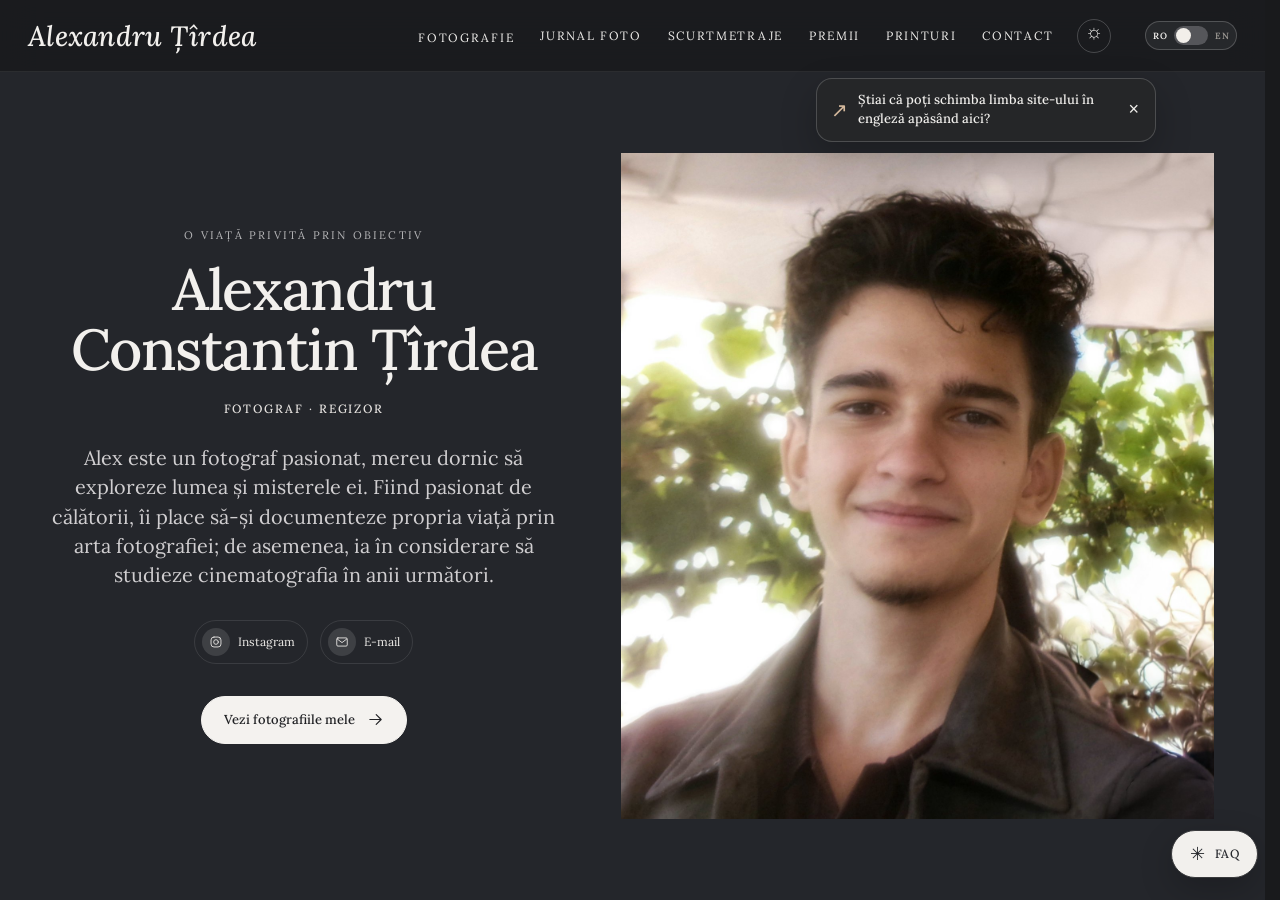
==== commit bc07dc2f: "Fix mobile overflow and optimize gallery images" ====
--- a/index.html
+++ b/index.html
@@ -2,7 +2,7 @@
 <html lang="ro">
 <head>
   <meta charset="utf-8">
-  <meta name="viewport" content="width=device-width, initial-scale=0.94">
+  <meta name="viewport" content="width=device-width, initial-scale=1.0">
   <script>try { if (sessionStorage.getItem("portfolio-entrance-seen")) document.documentElement.classList.add("portfolio-visited"); else sessionStorage.setItem("portfolio-entrance-seen", "1"); } catch (_) {}</script>
   <meta name="theme-color" content="#202124">
   <title>Alexandru-Constantin Țîrdea — Photographer</title>
@@ -10,7 +10,7 @@
   <link rel="preconnect" href="https://fonts.googleapis.com">
   <link rel="preconnect" href="https://fonts.gstatic.com" crossorigin>
   <link href="https://fonts.googleapis.com/css2?family=Lora:ital,wght@0,400;0,500;0,600;1,400;1,500;1,600&display=swap" rel="stylesheet">
-  <link rel="stylesheet" href="css/site.css?v=collection-mobile-tip-20261019">
+  <link rel="stylesheet" href="css/site.css?v=responsive-web-assets-20261121">
 </head>
 <body class="home-page">
   <header class="header">
@@ -73,7 +73,7 @@
     </section>
 
     <figure class="intro-portrait">
-      <img src="images/alexandru-portrait.jpg" alt="Portrait of Alexandru-Constantin Țîrdea" fetchpriority="high">
+      <img src="images/alexandru-portrait.jpg?v=web-optimized-20261121" alt="Portrait of Alexandru-Constantin Țîrdea" fetchpriority="high">
     </figure>
   </main>
 
@@ -81,7 +81,7 @@
   <script src="js/language.js?v=language-tip-collection-faq-20261019"></script>
   <script src="js/theme.js?v=theme-transition-20261018"></script>
   <script src="js/chat-config.js?v=portfolio-ai-20261018"></script>
-  <script src="js/portfolio-tools.js?v=faq-digital-price-fix-20261019"></script>
+  <script src="js/portfolio-tools.js?v=web-optimized-20261121"></script>
   <script>
     (function () {
       const tip = document.querySelector("[data-language-tip]");
--- a/css/site.css
+++ b/css/site.css
@@ -1583,16 +1583,21 @@
 
 @media (max-width: 720px) {
   .header {
+    gap: 8px;
     padding: 0 16px;
     height: 60px;
   }
 
-  .header > .theme-toggle { order: 3; margin: 0 0 0 8px; }
-  .header > .language-switch { order: 2; margin: 0; }
-  .header > .menu-toggle { order: 4; margin-left: 8px; }
+  .header > .theme-toggle { order: 3; flex: 0 0 32px; width: 32px; height: 32px; margin: 0; }
+  .header > .language-switch { order: 2; flex: 0 0 auto; gap: 4px; margin: 0; padding: 3px 5px; }
+  .header > .menu-toggle { order: 4; flex: 0 0 30px; width: 30px; margin: 0; }
+  .language-label { font-size: 8px; }
+  .language-slider { width: 30px; }
+  .language-switch[data-current="en"] .language-slider::after { transform: translateX(11px); }
 
   .logo {
-    font-size: 22px;
+    min-width: 0;
+    font-size: clamp(18px, 5.6vw, 22px);
   }
 
   .menu-toggle {
@@ -2432,3 +2437,50 @@
 @media (max-width: 720px) {
   .collection-page--still-life > .gallery { grid-template-columns: 1fr; }
 }
+
+/* Keep award cards clear and restrained while preserving each award entry. */
+.awards .award-feature,
+.awards .award-certificate { box-shadow: none; border-radius: 5px; }
+.awards .award-feature { padding: 10px; }
+.awards .award-certificate { padding: 10px; }
+.anatole-award-thumb { display: block; flex: 0 0 112px; width: 112px; height: 63px; object-fit: cover; border-radius: 4px; }
+@media (max-width: 720px) { .anatole-award-thumb { flex-basis: 92px; width: 92px; height: 56px; } }
+
+
+@media (max-width: 380px) {
+  .header { gap: 4px; padding-inline: 12px; }
+  .logo { font-size: 18px; }
+  .header > .theme-toggle { flex-basis: 30px; width: 30px; height: 30px; }
+  .header > .menu-toggle { flex-basis: 28px; width: 28px; }
+  .header > .language-switch { gap: 3px; padding: 2px 4px; }
+  .language-slider { width: 26px; }
+  .language-switch[data-current="en"] .language-slider::after { transform: translateX(7px); }
+}
+
+/* Street images are arranged in color families, with no visible group labels. */
+.collection-page--street .street-color-group {
+  display: grid;
+  grid-template-columns: repeat(3, minmax(0, 1fr));
+  align-items: start;
+  gap: var(--gap);
+}
+.collection-page--street > .street-gallery {
+  display: flex;
+  flex-direction: column;
+  column-count: initial;
+}
+.collection-page--street .street-color-group + .street-color-group {
+  margin-top: clamp(36px, 5vw, 58px);
+}
+.collection-page--street .street-color-group a {
+  min-width: 0;
+  margin: 0;
+  break-inside: initial;
+}
+@media (max-width: 980px) {
+  .collection-page--street .street-color-group { grid-template-columns: repeat(2, minmax(0, 1fr)); }
+}
+@media (max-width: 720px) {
+  .collection-page--street .street-color-group { grid-template-columns: 1fr; }
+  .collection-page--street .street-color-group + .street-color-group { margin-top: 32px; }
+}
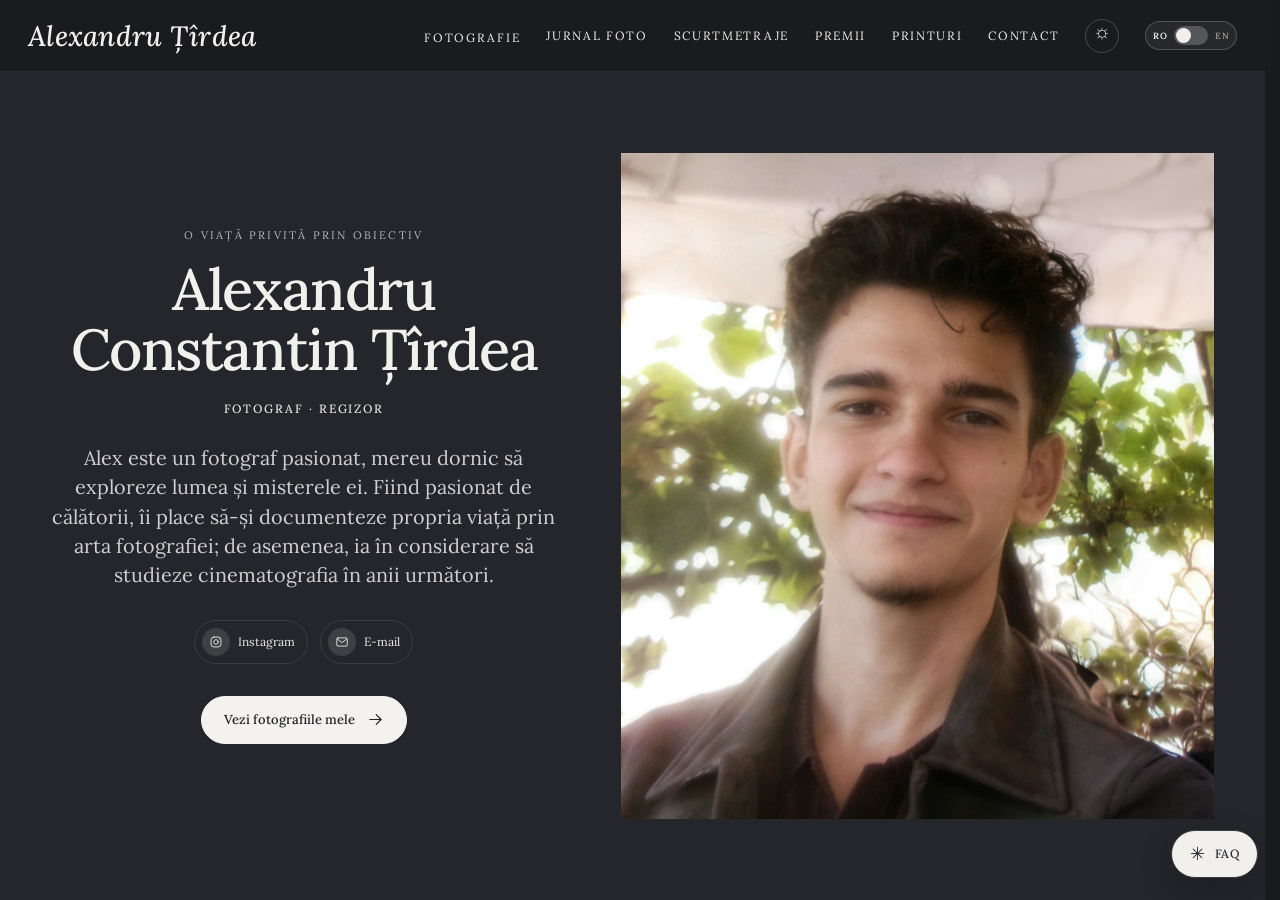
==== commit 7c849e98: "Refine landscape gallery and award photos" ====
--- a/index.html
+++ b/index.html
@@ -10,7 +10,7 @@
   <link rel="preconnect" href="https://fonts.googleapis.com">
   <link rel="preconnect" href="https://fonts.gstatic.com" crossorigin>
   <link href="https://fonts.googleapis.com/css2?family=Lora:ital,wght@0,400;0,500;0,600;1,400;1,500;1,600&display=swap" rel="stylesheet">
-  <link rel="stylesheet" href="css/site.css?v=responsive-web-assets-20261121">
+  <link rel="stylesheet" href="css/site.css?v=street-nature-awards-20261121">
 </head>
 <body class="home-page">
   <header class="header">
@@ -34,15 +34,10 @@
       <a href="awards.html">Awards</a>
       <a href="prints.html">Prints</a>
       <a href="contact.html">Contact</a>
+          <button class="theme-toggle" type="button" data-theme-toggle aria-label="Switch to dark mode" aria-pressed="false" title="Switch to dark mode"><span class="theme-toggle-icon" aria-hidden="true">☾</span><span class="sr-only">Theme</span></button>
+          <div class="language-switch" role="group" aria-label="Alege limba"><span class="language-label" data-language-label="ro">RO</span><button type="button" class="language-slider" data-language-toggle aria-label="Schimbă în engleză" aria-pressed="false"><span class="sr-only">Schimbă limba</span></button><span class="language-label" data-language-label="en">EN</span></div>
 </nav>
-    <button class="theme-toggle" type="button" data-theme-toggle aria-label="Switch to dark mode" aria-pressed="false" title="Switch to dark mode"><span class="theme-toggle-icon" aria-hidden="true">☾</span><span class="sr-only">Theme</span></button>
-    <div class="language-switch" role="group" aria-label="Alege limba"><span class="language-label" data-language-label="ro">RO</span><button type="button" class="language-slider" data-language-toggle aria-label="Schimbă în engleză" aria-pressed="false"><span class="sr-only">Schimbă limba</span></button><span class="language-label" data-language-label="en">EN</span></div>
   </header>
-  <aside class="language-tip" data-language-tip role="status">
-    <span class="language-tip-arrow" aria-hidden="true">↗</span>
-    <span>Did you know you can switch the website to English here?</span>
-    <button class="language-tip-close" type="button" aria-label="Dismiss">×</button>
-  </aside>
 
   <main class="intro">
     <section class="intro-copy" aria-labelledby="intro-title">
@@ -74,23 +69,14 @@
 
     <figure class="intro-portrait">
       <img src="images/alexandru-portrait.jpg?v=web-optimized-20261121" alt="Portrait of Alexandru-Constantin Țîrdea" fetchpriority="high">
+      <figcaption>Alexandru Țîrdea <span>Photographer · Filmmaker</span></figcaption>
     </figure>
   </main>
 
   <script src="js/site.js?v=journal-mobile-map-20261018"></script>
-  <script src="js/language.js?v=language-tip-collection-faq-20261019"></script>
+  <script src="js/language.js?v=street-nature-layout-20261121"></script>
   <script src="js/theme.js?v=theme-transition-20261018"></script>
   <script src="js/chat-config.js?v=portfolio-ai-20261018"></script>
-  <script src="js/portfolio-tools.js?v=web-optimized-20261121"></script>
-  <script>
-    (function () {
-      const tip = document.querySelector("[data-language-tip]");
-      if (!tip) return;
-      const hide = function () { tip.hidden = true; };
-      tip.querySelector(".language-tip-close").addEventListener("click", hide);
-      document.querySelectorAll("[data-language-toggle]").forEach(function (toggle) { toggle.addEventListener("click", hide, { once: true }); });
-      window.setTimeout(hide, 12000);
-    }());
-  </script>
+  <script src="js/portfolio-tools.js?v=faq-quick-20261018"></script>
 </body>
 </html>
--- a/css/site.css
+++ b/css/site.css
@@ -2457,30 +2457,93 @@
   .language-switch[data-current="en"] .language-slider::after { transform: translateX(7px); }
 }
 
-/* Street images are arranged in color families, with no visible group labels. */
-.collection-page--street .street-color-group {
+/* Keep monochrome and color photographs in distinct, unlabeled columns. */
+.collection-page--street > .street-gallery {
+  display: grid;
+  grid-template-columns: repeat(2, minmax(0, 1fr));
+  align-items: start;
+  column-count: initial;
+  column-gap: clamp(20px, 4vw, 56px);
+  gap: clamp(20px, 4vw, 56px);
+}
+.street-photo-family { display: grid; align-content: start; gap: var(--gap); min-width: 0; }
+.street-mono-feature {
+  display: grid;
+  grid-template-columns: repeat(2, minmax(0, 1fr));
+  grid-template-rows: auto;
+  gap: var(--gap);
+}
+.street-mono-feature a,
+.street-mono-grid a,
+.street-color-grid a { min-width: 0; margin: 0; overflow: hidden; }
+.collection-page--street .street-gallery a { overflow: visible; }
+.collection-page--street .street-gallery img { display: block; width: 100%; height: auto; object-fit: contain; transform: none; }
+.collection-page--street .street-gallery a:hover img,
+.collection-page--street .street-gallery a:focus-visible img { opacity: 1; transform: none; }
+.street-mono-grid,
+.street-color-grid { display: grid; grid-template-columns: repeat(2, minmax(0, 1fr)); align-items: start; gap: var(--gap); }
+
+/* Pair selected landscape photographs in a lightly guttered, uncropped grid. */
+.collection-page--landscape > .landscape-gallery {
+  display: grid;
+  grid-template-columns: repeat(2, minmax(0, 1fr));
+  align-items: start;
+  column-count: initial;
+  gap: var(--gap);
+}
+.collection-page--landscape > .landscape-gallery a { min-width: 0; margin: 0; }
+.collection-page--landscape > .landscape-gallery img { display: block; width: 100%; height: auto; object-fit: contain; }
+.collection-page--landscape > .landscape-gallery #photo-75-_dsc3887-hdr-pano img {
+  aspect-ratio: 1144 / 2400;
+  height: auto;
+  object-fit: cover;
+}
+
+/* Nature photographs share visual color families without section headings. */
+.collection-page--nature > .nature-gallery {
   display: grid;
   grid-template-columns: repeat(3, minmax(0, 1fr));
   align-items: start;
+  column-count: initial;
   gap: var(--gap);
 }
-.collection-page--street > .street-gallery {
-  display: flex;
-  flex-direction: column;
-  column-count: initial;
-}
-.collection-page--street .street-color-group + .street-color-group {
-  margin-top: clamp(36px, 5vw, 58px);
-}
-.collection-page--street .street-color-group a {
-  min-width: 0;
-  margin: 0;
-  break-inside: initial;
-}
+.collection-page--nature > .nature-gallery .nature-color-group {
+  display: grid;
+  grid-column: 1 / -1;
+  grid-template-columns: repeat(3, minmax(0, 1fr));
+  align-items: start;
+  gap: var(--gap);
+}
+.collection-page--nature > .nature-gallery .nature-color-group:last-child {
+  grid-template-columns: repeat(6, minmax(0, 1fr));
+}
+.collection-page--nature > .nature-gallery .nature-color-group:last-child a:first-child { grid-column: 2 / span 2; }
+.collection-page--nature > .nature-gallery .nature-color-group:last-child a:last-child { grid-column: 4 / span 2; }
+.nature-color-group a { min-width: 0; margin: 0; }
+
+/* Keep the Top 20 photograph landscape and uncropped, at the same feature width. */
+.award-highlights--top20 { display: block; max-width: 680px; margin-left: 0; }
+.award-certificate--top20 { max-width: 680px; }
+.top20-photo-preview { height: clamp(220px, 34vw, 360px); aspect-ratio: 3 / 2; background: #292827; }
+.top20-photo-preview img { object-fit: contain; }
+.anatole-award-feature img { aspect-ratio: 3 / 2; object-fit: contain !important; background: #ddd9d1; }
+.award-film-grid--2026 { margin-top: 18px; }
+.anatole-award-feature { margin-top: 22px; }
+
 @media (max-width: 980px) {
-  .collection-page--street .street-color-group { grid-template-columns: repeat(2, minmax(0, 1fr)); }
+  .collection-page--landscape > .landscape-gallery { grid-template-columns: repeat(2, minmax(0, 1fr)); }
+  .collection-page--nature > .nature-gallery { grid-template-columns: repeat(2, minmax(0, 1fr)); }
+  .collection-page--nature > .nature-gallery .nature-color-group { grid-template-columns: repeat(2, minmax(0, 1fr)); }
+  .collection-page--nature > .nature-gallery .nature-color-group:last-child { grid-template-columns: repeat(2, minmax(0, 1fr)); }
+  .collection-page--nature > .nature-gallery .nature-color-group:last-child a:first-child,
+  .collection-page--nature > .nature-gallery .nature-color-group:last-child a:last-child { grid-column: auto; }
 }
 @media (max-width: 720px) {
-  .collection-page--street .street-color-group { grid-template-columns: 1fr; }
-  .collection-page--street .street-color-group + .street-color-group { margin-top: 32px; }
-}
+  .collection-page--landscape > .landscape-gallery { grid-template-columns: 1fr; }
+  .collection-page--street > .street-gallery { grid-template-columns: 1fr; }
+  .street-mono-feature { grid-template-columns: 1fr; grid-template-rows: auto; }
+  .street-mono-grid, .street-color-grid { grid-template-columns: 1fr; }
+  .collection-page--nature > .nature-gallery { grid-template-columns: 1fr; gap: 32px; }
+  .collection-page--nature > .nature-gallery .nature-color-group,
+  .collection-page--nature > .nature-gallery .nature-color-group:last-child { grid-template-columns: 1fr; }
+}
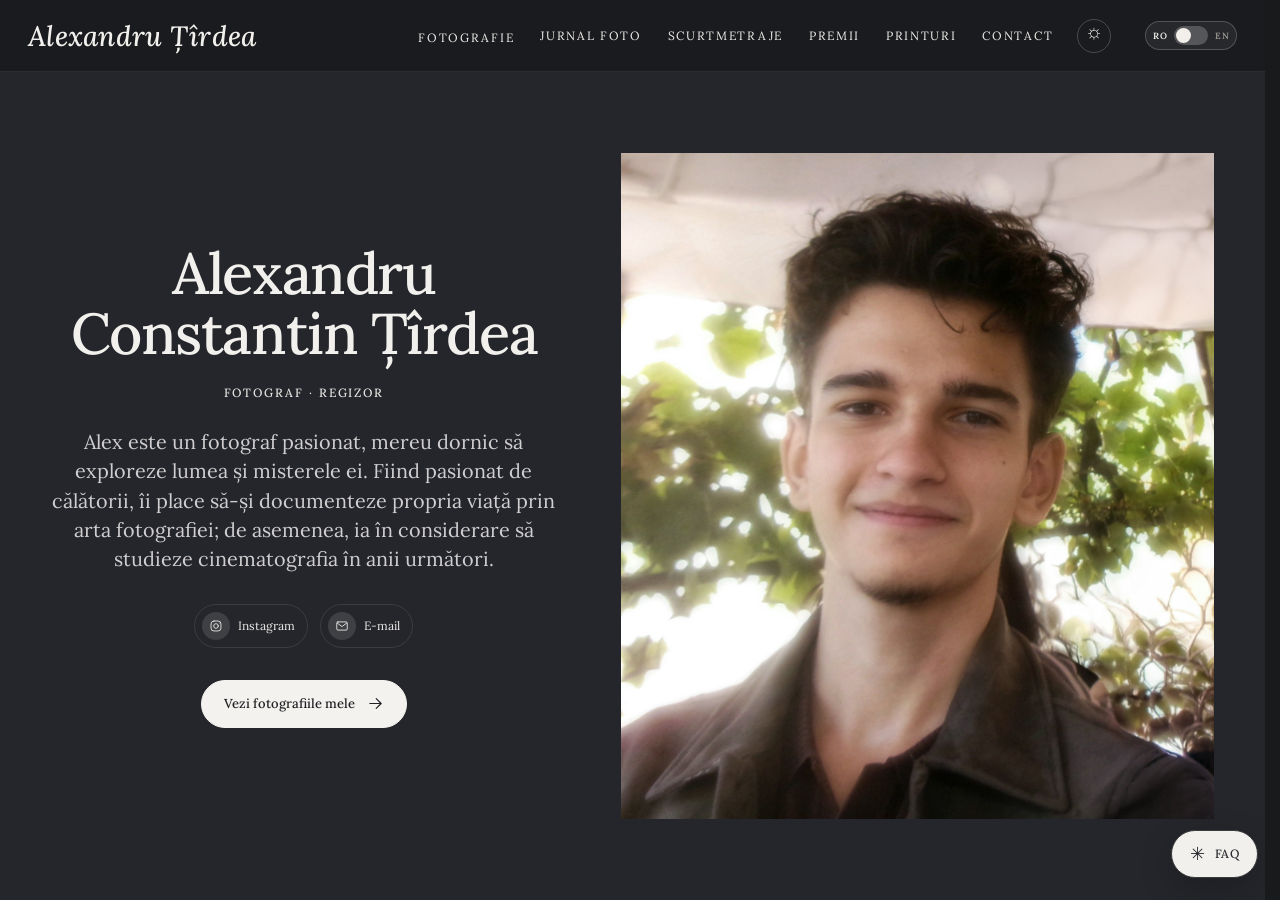
==== commit 8d66fd08: "Improve FAQ pricing and header controls" ====
--- a/index.html
+++ b/index.html
@@ -10,7 +10,7 @@
   <link rel="preconnect" href="https://fonts.googleapis.com">
   <link rel="preconnect" href="https://fonts.gstatic.com" crossorigin>
   <link href="https://fonts.googleapis.com/css2?family=Lora:ital,wght@0,400;0,500;0,600;1,400;1,500;1,600&display=swap" rel="stylesheet">
-  <link rel="stylesheet" href="css/site.css?v=street-nature-awards-20261121">
+  <link rel="stylesheet" href="css/site.css?v=romanian-header-faq-journal-20261121">
 </head>
 <body class="home-page">
   <header class="header">
@@ -33,15 +33,14 @@
       <a href="films.html">Short Films</a>
       <a href="awards.html">Awards</a>
       <a href="prints.html">Prints</a>
-      <a href="contact.html">Contact</a>
-          <button class="theme-toggle" type="button" data-theme-toggle aria-label="Switch to dark mode" aria-pressed="false" title="Switch to dark mode"><span class="theme-toggle-icon" aria-hidden="true">☾</span><span class="sr-only">Theme</span></button>
-          <div class="language-switch" role="group" aria-label="Alege limba"><span class="language-label" data-language-label="ro">RO</span><button type="button" class="language-slider" data-language-toggle aria-label="Schimbă în engleză" aria-pressed="false"><span class="sr-only">Schimbă limba</span></button><span class="language-label" data-language-label="en">EN</span></div>
-</nav>
+      <a href="contact.html">Contact</a></nav>
+    
+    <button class="theme-toggle" type="button" data-theme-toggle aria-label="Switch to dark mode" aria-pressed="false" title="Switch to dark mode"><span class="theme-toggle-icon" aria-hidden="true">☾</span><span class="sr-only">Theme</span></button>
+    <div class="language-switch" role="group" aria-label="Alege limba"><span class="language-label" data-language-label="ro">RO</span><button type="button" class="language-slider" data-language-toggle aria-label="Schimbă în engleză" aria-pressed="false"><span class="sr-only">Schimbă limba</span></button><span class="language-label" data-language-label="en">EN</span></div>
   </header>
 
   <main class="intro">
     <section class="intro-copy" aria-labelledby="intro-title">
-      <p class="intro-kicker">A life, seen through a lens</p>
       <h1 id="intro-title">Alexandru Constantin Țîrdea</h1>
       <p class="intro-role">Photographer · Filmmaker</p>
       <p class="intro-bio">Alex is a passionate photographer who constantly looks forward to exploring the world and its mysteries. As a travel enthusiast, he loves documenting his own life through the art of photography, however, he is also considering pursuing cinematography in the years to come.</p>
@@ -77,6 +76,6 @@
   <script src="js/language.js?v=street-nature-layout-20261121"></script>
   <script src="js/theme.js?v=theme-transition-20261018"></script>
   <script src="js/chat-config.js?v=portfolio-ai-20261018"></script>
-  <script src="js/portfolio-tools.js?v=faq-quick-20261018"></script>
+  <script src="js/portfolio-tools.js?v=faq-digital-price-20261121"></script>
 </body>
 </html>
--- a/css/site.css
+++ b/css/site.css
@@ -1291,7 +1291,7 @@
   width: min(100%, 1480px);
   min-height: calc(100svh - var(--header));
   margin: 0 auto;
-  padding: clamp(40px, 6vw, 88px) clamp(18px, 4vw, 64px) 88px;
+  padding: clamp(22px, 3vw, 42px) clamp(18px, 4vw, 64px) 88px;
 }
 
 .films-heading {
@@ -1361,9 +1361,9 @@
   justify-self: center;
 }
 .film-card:not(.film-card-featured) {
-  grid-column: 1 / -1;
-  width: min(100%, 720px);
-  justify-self: center;
+  grid-column: auto;
+  width: 100%;
+  justify-self: stretch;
 }
 .film-card-featured .film-player { box-shadow: 0 20px 54px rgba(27, 25, 22, .14); }
 .film-card-featured .film-number { color: var(--ink); }
@@ -1579,6 +1579,53 @@
     grid-template-columns: repeat(2, minmax(0, 1fr));
   }
   .award-film-grid { grid-template-columns: 1fr; }
+}
+
+@media (max-width: 1120px) {
+  .header { gap: 8px; padding: 0 20px; height: 64px; }
+  .header > .theme-toggle { order: 3; flex: 0 0 32px; width: 32px; height: 32px; margin: 0; }
+  .header > .language-switch { order: 2; flex: 0 0 auto; margin: 0; }
+  .header > .menu-toggle { order: 4; flex: 0 0 32px; width: 32px; margin: 0; display: grid; place-items: center; }
+  .logo { min-width: 0; font-size: clamp(20px, 2.5vw, 26px); }
+  .nav {
+    display: flex;
+    position: absolute;
+    top: 64px;
+    left: 0;
+    right: 0;
+    flex-direction: column;
+    align-items: flex-start;
+    gap: 0;
+    padding: 8px 0 14px;
+    background: rgba(247, 246, 243, .96);
+    -webkit-backdrop-filter: blur(22px) saturate(1.3);
+    backdrop-filter: blur(22px) saturate(1.3);
+    border-bottom: 1px solid var(--line);
+    opacity: 0;
+    visibility: hidden;
+    pointer-events: none;
+    transform: translateY(-8px);
+    transition: opacity 180ms ease, transform 280ms var(--ease-spring), visibility 180ms;
+  }
+  body.nav-open .nav { opacity: 1; visibility: visible; pointer-events: auto; transform: translateY(0); }
+  .nav a, .drop > button { width: 100%; padding: 12px 20px; text-align: left; }
+  .drop-menu {
+    position: static;
+    display: none;
+    border: 0;
+    box-shadow: none;
+    padding: 0 0 0 12px;
+    background: transparent;
+    -webkit-backdrop-filter: none;
+    backdrop-filter: none;
+    transform: none;
+    opacity: 1;
+    visibility: visible;
+    pointer-events: auto;
+  }
+  .drop:hover .drop-menu, .drop:focus-within .drop-menu { opacity: 0; visibility: hidden; }
+  .drop.is-open .drop-menu { display: block; opacity: 1; visibility: visible; }
+  .drop-menu a { padding: 10px 12px; }
 }
 
 @media (max-width: 720px) {
@@ -2042,9 +2089,15 @@
 @media (max-width: 980px) { .collection-page--selected .gallery { column-count: 2; } }
 @media (max-width: 720px) {
   .collection-page--selected .selected-intro { margin: -12px 0 48px; text-align: left; }
-  .collection-page--selected .selected-group { margin-bottom: 58px; }
+  .collection-page--selected .selected-group { margin-bottom: 0; }
   .collection-page--selected .selected-group-heading { margin-bottom: 18px; }
-  .collection-page--selected .gallery { column-count: 1; }
+  .collection-page--selected .gallery {
+    width: calc(100% + 40px);
+    max-width: none;
+    margin: 0 -20px;
+    column-count: 1;
+  }
+  .collection-page--selected .gallery a { margin: 0; border-radius: 0; }
 }
 
 /* Persistent site-wide dark theme. */
@@ -2088,6 +2141,8 @@
 html[data-theme="dark"] .drop-menu a:focus-visible { background: rgba(255,255,255,.09); }
 html[data-theme="dark"] .gallery a,
 html[data-theme="dark"] .print-card > a { background: #28292b; }
+html[data-theme="dark"] .portfolio-search > div,
+html[data-theme="dark"] .portfolio-search-result { background: #28292b; }
 html[data-theme="dark"] .collection-switcher a { border-color: #414244; color: #c9c6c1; }
 html[data-theme="dark"] .collection-switcher a[aria-current="page"] { border-color: var(--collection-accent, #a89a88); background: var(--collection-accent, #a89a88); color: #171819; }
 html[data-theme="dark"] .award-feature,
@@ -2226,7 +2281,9 @@
 .portfolio-search { width: min(100%, 640px); margin: 0 auto clamp(36px, 5vw, 64px); }
 .portfolio-search label { display: block; margin-bottom: 9px; font: 500 24px/1.15 var(--font-display); }
 .portfolio-search > div { display: flex; align-items: center; gap: 8px; padding: 6px; border: 1px solid var(--line); border-radius: 999px; background: var(--surface, #f0eeea); }
-.portfolio-search input { min-width: 0; flex: 1; border: 0; outline: 0; padding: 10px 14px; background: transparent; color: var(--ink); font: inherit; }
+.portfolio-search input { min-width: 0; flex: 1; border: 0; outline: 0; padding: 10px 14px; background: transparent; color: var(--ink); caret-color: var(--ink); font: inherit; }
+.portfolio-search input::placeholder { color: var(--muted); opacity: 1; }
+.portfolio-search > div:focus-within { border-color: var(--muted); }
 .portfolio-search button { border: 0; border-radius: 999px; padding: 9px 14px; background: var(--ink); color: var(--bg); cursor: pointer; }
 .portfolio-search p { min-height: 1.4em; margin: 8px 14px; color: var(--muted); font-size: 12px; }
 .portfolio-search-results { display: grid; grid-template-columns: repeat(3, minmax(0, 1fr)); gap: 18px; margin: 0 auto clamp(36px, 5vw, 64px); }
@@ -2457,31 +2514,39 @@
   .language-switch[data-current="en"] .language-slider::after { transform: translateX(7px); }
 }
 
-/* Keep monochrome and color photographs in distinct, unlabeled columns. */
+/* Pack Street photographs tightly in horizontal rows without cropping. */
 .collection-page--street > .street-gallery {
+  display: flex;
+  flex-direction: column;
+  gap: var(--gap);
+  column-count: initial;
+}
+.collection-page--street .street-photo-group {
   display: grid;
-  grid-template-columns: repeat(2, minmax(0, 1fr));
+  grid-template-columns: repeat(3, minmax(0, 1fr));
+  grid-auto-rows: auto;
   align-items: start;
-  column-count: initial;
-  column-gap: clamp(20px, 4vw, 56px);
-  gap: clamp(20px, 4vw, 56px);
-}
-.street-photo-family { display: grid; align-content: start; gap: var(--gap); min-width: 0; }
-.street-mono-feature {
-  display: grid;
-  grid-template-columns: repeat(2, minmax(0, 1fr));
-  grid-template-rows: auto;
   gap: var(--gap);
 }
-.street-mono-feature a,
-.street-mono-grid a,
-.street-color-grid a { min-width: 0; margin: 0; overflow: hidden; }
-.collection-page--street .street-gallery a { overflow: visible; }
-.collection-page--street .street-gallery img { display: block; width: 100%; height: auto; object-fit: contain; transform: none; }
+.collection-page--street .street-photo-group.is-masonry {
+  grid-auto-rows: 1px;
+  grid-auto-flow: dense;
+}
+.collection-page--street .street-photo-group a {
+  min-width: 0;
+  margin: 0;
+}
+.collection-page--street .street-gallery img {
+  display: block;
+  width: 100%;
+  max-width: 100%;
+  height: auto;
+  max-height: none;
+  object-fit: contain;
+  transform: none;
+}
 .collection-page--street .street-gallery a:hover img,
 .collection-page--street .street-gallery a:focus-visible img { opacity: 1; transform: none; }
-.street-mono-grid,
-.street-color-grid { display: grid; grid-template-columns: repeat(2, minmax(0, 1fr)); align-items: start; gap: var(--gap); }
 
 /* Pair selected landscape photographs in a lightly guttered, uncropped grid. */
 .collection-page--landscape > .landscape-gallery {
@@ -2521,16 +2586,28 @@
 .collection-page--nature > .nature-gallery .nature-color-group:last-child a:last-child { grid-column: 4 / span 2; }
 .nature-color-group a { min-width: 0; margin: 0; }
 
-/* Keep the Top 20 photograph landscape and uncropped, at the same feature width. */
-.award-highlights--top20 { display: block; max-width: 680px; margin-left: 0; }
+/* Give every award photograph a shared 3:2 frame, with no letterboxing. */
+.award-feature:not(.award-feature--certificate) > a,
+.award-feature:not(.award-feature--certificate) > .award-feature-photo {
+  aspect-ratio: 3 / 2;
+}
+.award-feature:not(.award-feature--certificate) > a img,
+.award-feature:not(.award-feature--certificate) > .award-feature-photo img {
+  height: 100%;
+  object-fit: cover;
+  object-position: center;
+}
+.award-highlights--top20 { display: block; width: min(100%, 680px); max-width: 680px; margin: 16px 0 30px; }
+.certificate-group .award-highlights--top20 { margin-left: 0; margin-right: 0; }
 .award-certificate--top20 { max-width: 680px; }
-.top20-photo-preview { height: clamp(220px, 34vw, 360px); aspect-ratio: 3 / 2; background: #292827; }
-.top20-photo-preview img { object-fit: contain; }
-.anatole-award-feature img { aspect-ratio: 3 / 2; object-fit: contain !important; background: #ddd9d1; }
+.top20-photo-preview { width: 100%; height: auto; aspect-ratio: 3 / 2; background: transparent; }
+.top20-photo-preview img { object-fit: cover; object-position: center; }
+.anatole-award-feature img { object-fit: cover !important; object-position: center; }
 .award-film-grid--2026 { margin-top: 18px; }
 .anatole-award-feature { margin-top: 22px; }
 
 @media (max-width: 980px) {
+  .collection-page--street .street-photo-group { grid-template-columns: repeat(2, minmax(0, 1fr)); }
   .collection-page--landscape > .landscape-gallery { grid-template-columns: repeat(2, minmax(0, 1fr)); }
   .collection-page--nature > .nature-gallery { grid-template-columns: repeat(2, minmax(0, 1fr)); }
   .collection-page--nature > .nature-gallery .nature-color-group { grid-template-columns: repeat(2, minmax(0, 1fr)); }
@@ -2539,10 +2616,8 @@
   .collection-page--nature > .nature-gallery .nature-color-group:last-child a:last-child { grid-column: auto; }
 }
 @media (max-width: 720px) {
+  .collection-page--street .street-photo-group { grid-template-columns: 1fr; }
   .collection-page--landscape > .landscape-gallery { grid-template-columns: 1fr; }
-  .collection-page--street > .street-gallery { grid-template-columns: 1fr; }
-  .street-mono-feature { grid-template-columns: 1fr; grid-template-rows: auto; }
-  .street-mono-grid, .street-color-grid { grid-template-columns: 1fr; }
   .collection-page--nature > .nature-gallery { grid-template-columns: 1fr; gap: 32px; }
   .collection-page--nature > .nature-gallery .nature-color-group,
   .collection-page--nature > .nature-gallery .nature-color-group:last-child { grid-template-columns: 1fr; }
